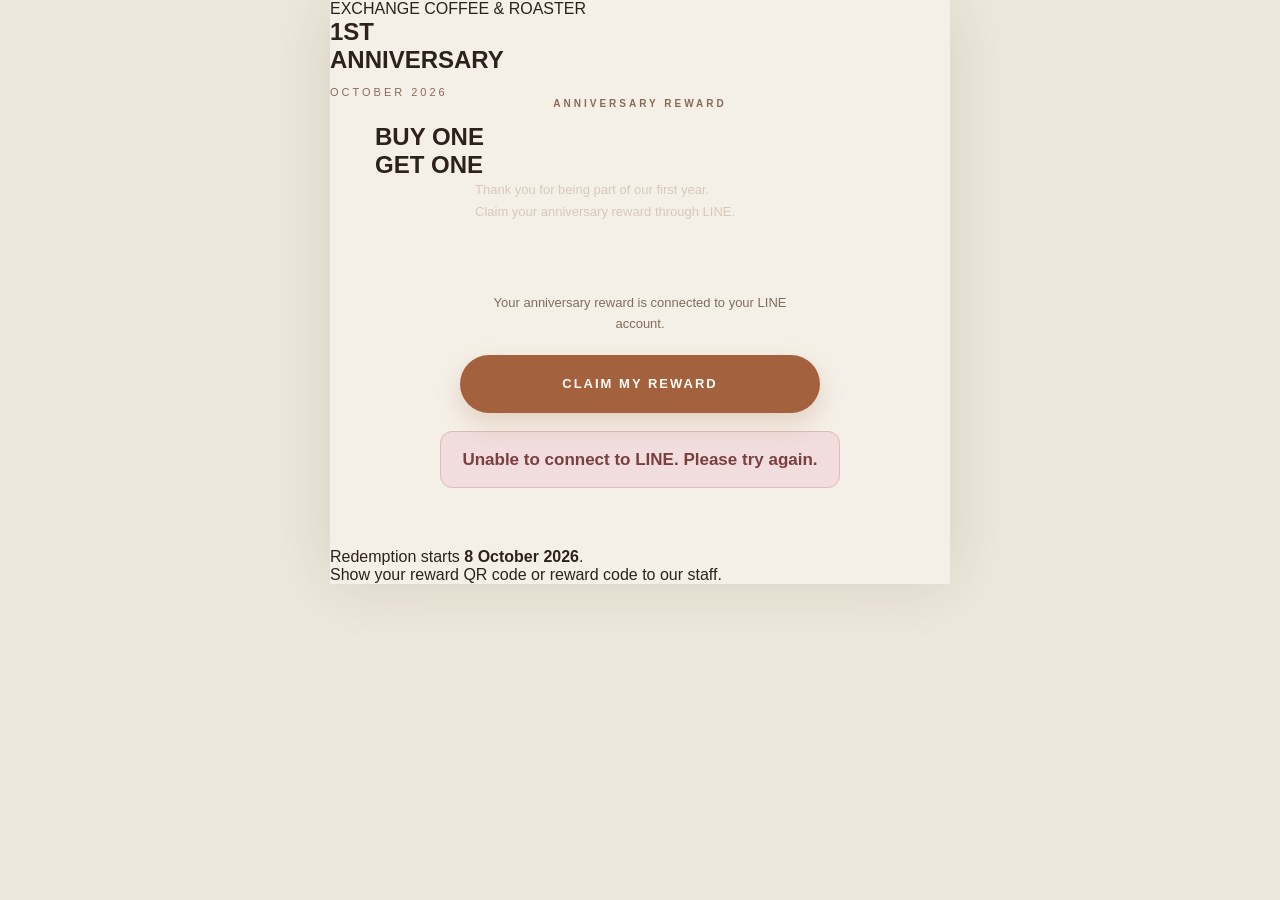
==== anniversary/index.html @ e66b037e "Refactor anniversary page HTML structure" ====
<!DOCTYPE html>
<html lang="en">
<head>
    <meta charset="UTF-8">
    <meta name="viewport" content="width=device-width, initial-scale=1.0">
<title>Exchange Coffee — 1st Anniversary</title>
<link rel="stylesheet" href="anniversary.css">
<script src="https://static.line-scdn.net/liff/edge/2/sdk.js"></script>
</head>
<body>
<main class="anniversary-page">
<section class="hero-section">
    <div class="hero-content">
        <p class="anniversary-label">
            EXCHANGE COFFEE &amp; ROASTER
        </p>
        <h1>
            1ST<br>
            ANNIVERSARY
        </h1>
        <p class="anniversary-date">
            OCTOBER 2026
        </p>
    </div>
</section>
<section class="reward-section">
    <p class="section-label">
        ANNIVERSARY REWARD
    </p>
    <h2>
        BUY ONE<br>
        GET ONE
    </h2>
    <p class="reward-description">
        Thank you for being part of our first year.
    </p>
    <p class="reward-description">
        Claim your anniversary reward through LINE.
    </p>
</section>
<section class="claim-section">
    <p class="claim-note">
        Your anniversary reward is connected to your LINE account.
    </p>
    <button
        id="loginButton"
        class="claim-button"
        type="button"
    >
        CLAIM MY REWARD
    </button>
    <div
        id="statusMessage"
        class="status"
    >
        Loading...
    </div>
</section>
<section
    id="alreadyClaimed"
    class="claimed-card hidden"
>
    <div class="claimed-card-label">
        ANNIVERSARY REWARD
    </div>
    <h3>
        YOU HAVE ALREADY CLAIMED YOUR REWARD.
    </h3>
    <p>
        Your reward is connected to your LINE account.
    </p>
    <p>
        Please use your reward code when redeeming.
    </p>
</section>
<section class="info-section">
    <p>
        Redemption starts <strong>8 October 2026</strong>.
    </p>
    <p>
        Show your reward QR code or reward code to our staff.
    </p>
</section>
</main>
<script>
const LIFF_ID =
    "2011803432-8wUZVBDB";
const CLAIM_FUNCTION_URL =
    "https://wbjwcavloaqlsuzyskug.supabase.co/functions/v1/claim-reward";
async function initializeLIFF() {
    const status =
        document.getElementById("statusMessage");
    const loginButton =
        document.getElementById("loginButton");
    try {
        status.textContent =
            "Connecting to LINE...";
        status.className =
            "status checking";
        await liff.init({
            liffId: LIFF_ID
        });
        if (!liff.isLoggedIn()) {
            status.textContent =
                "Please log in with LINE to claim your reward.";
            status.className =
                "status info";
            loginButton.textContent =
                "CLAIM WITH LINE";
            loginButton.onclick =
                loginWithLINE;
            return;
        }
        status.textContent =
            "You're connected with LINE.";
        status.className =
            "status connected";
        loginButton.textContent =
            "CHECK MY REWARD";
        loginButton.onclick =
            checkReward;
    }
    catch (error) {
        console.error(
            "LIFF initialization error:",
            error
        );
        status.textContent =
            "Unable to connect to LINE. Please try again.";
        status.className =
            "status error";
    }
}
function loginWithLINE() {
    if (!liff.isLoggedIn()) {
        liff.login({
            redirectUri:
                window.location.href
        });
    }
}
async function checkReward() {
    const status =
        document.getElementById("statusMessage");
    const loginButton =
        document.getElementById("loginButton");
    try {
        status.textContent =
            "Checking your LINE account...";
        status.className =
            "status checking";
        loginButton.disabled =
            true;
        const idToken =
            liff.getIDToken();
        console.log(
            "LINE ID token exists:",
            Boolean(idToken)
        );
        if (!idToken) {
            status.textContent =
                "Unable to get your LINE account information.";
            status.className =
                "status error";
            loginButton.disabled =
                false;
            return;
        }
        const response =
            await fetch(
                CLAIM_FUNCTION_URL,
                {
                    method: "POST",
                    headers: {
                        "Content-Type":
                            "application/json"
                    },
                    body: JSON.stringify({
                        id_token:
                            idToken
                    })
                }
            );
        const result =
            await response.json();
        console.log(
            "Claim response:",
            response.status,
            result
        );
        if (result.success) {
            status.textContent =
                "Your anniversary reward has been claimed!";
            status.className =
                "status success";
            loginButton.textContent =
                "REWARD CLAIMED";
            loginButton.classList.add(
                "claimed-button"
            );
            loginButton.disabled =
                true;
            showReward(
                result.reward
            );
            return;
        }
        if (
            response.status === 409 &&
            result.error === "Already claimed"
        ) {
            status.textContent =
                "You have already claimed your anniversary reward.";
            status.className =
                "status success";
            loginButton.textContent =
                "ALREADY CLAIMED";
            loginButton.classList.add(
                "claimed-button"
            );
            loginButton.disabled =
                true;
            document
                .getElementById("alreadyClaimed")
                .classList
                .remove("hidden");
            return;
        }
        status.textContent =
            result.error ||
            "Unable to claim your reward.";
        status.className =
            "status error";
        loginButton.disabled =
            false;
    }
    catch (error) {
        console.error(
            "Reward claim error:",
            error
        );
        status.textContent =
            "Something went wrong. Please try again.";
        status.className =
            "status error";
        loginButton.disabled =
            false;
    }
}
function showReward(reward) {
    const existingReward =
        document.getElementById(
            "rewardResult"
        );
    if (existingReward) {
        existingReward.remove();
    }
    const rewardResult =
        document.createElement("div");
    rewardResult.id =
        "rewardResult";
    rewardResult.className =
        "reward-result";
    rewardResult.innerHTML = `
        <div class="reward-result-label">
            ANNIVERSARY REWARD
        </div>
        <div class="reward-result-title">
            YOUR REWARD IS READY.
        </div>
        <div class="reward-result-type">
            BUY ONE GET ONE
        </div>
        <div class="reward-result-date">
            Redeem from 8 October 2026
        </div>
        <div class="reward-qr">
            <img
                id="rewardQR"
                alt="Reward QR Code"
            >
        </div>
        <div class="reward-code-label">
            REWARD CODE
        </div>
        <div class="reward-code">
            ${reward.reward_token}
        </div>
        <div class="reward-instruction">
            Show this QR code or reward code
            to our staff when you redeem
            your reward.
        </div>
    `;
    document
        .querySelector(".claim-section")
        .appendChild(rewardResult);
    const qrImage =
        document.getElementById(
            "rewardQR"
        );
    qrImage.src =
        "https://api.qrserver.com/v1/create-qr-code/?size=240x240&data=" +
        encodeURIComponent(
            reward.reward_token
        );
}
initializeLIFF();
</script>
</body>
</html>
---- anniversary/anniversary.css ----
/* =========================================
   RESET
========================================= */

* {
    box-sizing: border-box;
    margin: 0;
    padding: 0;
}


body {
    background: #eee8dc;
    color: #2d211b;
    font-family:
        -apple-system,
        BlinkMacSystemFont,
        "Helvetica Neue",
        Arial,
        sans-serif;
}


/* =========================================
   PAGE
========================================= */

.anniversary-page {
    width: 100%;
    max-width: 620px;
    margin: 0 auto;
    overflow: hidden;
    background: #f5f0e7;
}


/* =========================================
   HERO
========================================= */

.hero {
    min-height: 680px;
    padding: 34px 28px 70px;
    text-align: center;
    position: relative;

    background:
        radial-gradient(
            circle at 50% 35%,
            rgba(177, 117, 72, 0.13),
            transparent 32%
        ),
        #f5f0e7;
}


.brand {
    font-size: 11px;
    letter-spacing: 3px;
    font-weight: 700;
}


.anniversary-date {
    margin-top: 12px;

    font-size: 11px;
    letter-spacing: 3px;
    color: #8b6a56;
}


.year-display {
    margin-top: 70px;

    display: flex;
    flex-direction: column;
    align-items: center;
}


.year-number {
    font-family: Georgia, serif;

    font-size: clamp(100px, 27vw, 160px);
    line-height: 0.75;

    letter-spacing: -8px;

    color: #432c20;
}


.year-word {
    margin-top: 18px;

    font-size: 13px;
    font-weight: 700;
    letter-spacing: 9px;

    padding-left: 9px;

    color: #a4613e;
}


.hero h1 {
    margin-top: 24px;

    font-family: Georgia, serif;

    font-size: clamp(50px, 14vw, 82px);
    line-height: 0.86;

    letter-spacing: -3px;
}


.small-divider {
    margin: 34px auto 24px;

    display: flex;
    align-items: center;
    justify-content: center;
    gap: 12px;

    color: #a4613e;
}


.small-divider span {
    width: 45px;
    height: 1px;
    background: #c9ad98;
}


.hero-text {
    font-family: Georgia, serif;

    font-size: 18px;
    line-height: 1.55;

    color: #49372d;
}


.thank-you {
    margin-top: 12px;

    font-size: 12px;
    letter-spacing: 1.5px;

    color: #8b6a56;
}


/* =========================================
   REWARD SECTION
========================================= */

.reward-section {
    padding: 0 22px 50px;
}


.section-label {
    margin-bottom: 14px;

    font-size: 10px;
    font-weight: 700;

    letter-spacing: 3px;
    text-align: center;

    color: #8b6a56;
}


.reward-card {
    overflow: hidden;

    background: #39271e;
    color: #f8f1e6;

    border-radius: 4px;

    box-shadow:
        0 18px 40px rgba(56, 39, 30, 0.18);
}


.reward-top {
    display: flex;
    justify-content: space-between;

    padding: 16px 18px;

    border-bottom: 1px solid rgba(255,255,255,0.15);

    font-size: 9px;
    letter-spacing: 2px;
}


.reward-content {
    padding: 44px 24px 48px;

    text-align: center;
}


.reward-intro {
    font-size: 10px;
    letter-spacing: 4px;

    color: #d8b99e;
}


.reward-card h2 {
    margin-top: 16px;

    font-family: Georgia, serif;

    font-size: clamp(46px, 12vw, 70px);
    line-height: 0.9;

    letter-spacing: -3px;
}


.reward-card h2 span {
    display: block;

    color: #d99a70;
}


.coffee-line {
    margin: 26px auto 18px;

    font-size: 25px;
}


.reward-description {
    max-width: 330px;
    margin: 0 auto;

    font-size: 13px;
    line-height: 1.7;

    color: #d8c8bb;
}


.reward-footer {
    display: grid;
    grid-template-columns: 1fr 1fr;

    border-top: 1px solid rgba(255,255,255,0.15);
}


.reward-footer > div {
    padding: 18px;

    text-align: center;
}


.reward-footer > div + div {
    border-left: 1px solid rgba(255,255,255,0.15);
}


.footer-label {
    display: block;

    margin-bottom: 6px;

    font-size: 8px;
    letter-spacing: 2px;

    color: #b99b87;
}


.reward-footer strong {
    font-size: 11px;
    letter-spacing: 1px;
}


/* =========================================
   CLAIM SECTION
========================================= */

.claim-section {
    padding: 20px 28px 60px;

    text-align: center;
}


.claim-note {
    max-width: 310px;
    margin: 0 auto 20px;

    font-size: 13px;
    line-height: 1.6;

    color: #806c5f;
}


.claim-button {
    width: 100%;
    max-width: 360px;

    min-height: 58px;

    border: none;
    border-radius: 100px;

    background: #a4613e;
    color: #fffaf4;

    font-size: 13px;
    font-weight: 700;

    letter-spacing: 2px;

    cursor: pointer;

    box-shadow:
        0 10px 25px rgba(164, 97, 62, 0.22);

    transition:
        transform 0.2s ease,
        opacity 0.2s ease;
}


.claim-button:hover {
    transform: translateY(-2px);
}


.claim-button:disabled {
    cursor: default;
    opacity: 0.7;
    transform: none;
}


.claimed-button {
    background: #59483e;
}


/* =========================================
   STATUS MESSAGE
========================================= */

.status {
    max-width: 400px;

    margin: 18px auto 0;
    padding: 15px 18px;

    border-radius: 12px;

    font-size: 17px;
    line-height: 1.5;

    font-weight: 600;

    text-align: center;
}


.status.info,
.status.connected,
.status.checking {
    background: #e7ded3;
    color: #5b473b;
}


.status.success {
    background: #e2eadc;
    color: #3e5b38;

    border: 1px solid #b9cdb0;
}


.status.error {
    background: #f1dddd;
    color: #7a3f3f;

    border: 1px solid #dfbaba;
}


/* =========================================
   ALREADY CLAIMED
========================================= */

.claimed-card,
.reward-result {
    margin: 0 22px 55px;
    padding: 38px 24px;

    text-align: center;

    background: #fffaf3;

    border: 1px solid #ded1c4;

    border-radius: 4px;
}


.hidden {
    display: none;
}


.claimed-icon,
.reward-result-icon {
    width: 54px;
    height: 54px;

    margin: 0 auto 20px;

    display: flex;
    align-items: center;
    justify-content: center;

    border-radius: 50%;

    background: #e2eadc;
    color: #496245;

    font-size: 25px;
    font-weight: 700;
}


.claimed-label,
.result-label {
    font-size: 9px;
    font-weight: 700;

    letter-spacing: 3px;

    color: #99735d;
}


.claimed-card h2,
.reward-result h2 {
    margin-top: 14px;

    font-family: Georgia, serif;

    font-size: 34px;
    line-height: 1;
}


.claimed-card > p:not(.claimed-label) {
    margin-top: 18px;

    font-size: 14px;
    line-height: 1.6;

    color: #776257;
}


.redeem-date {
    margin-top: 25px;
    padding-top: 20px;

    border-top: 1px solid #e1d6ca;

    font-size: 10px;
    letter-spacing: 2px;

    color: #96715d;
}


.redeem-date strong {
    display: block;

    margin-top: 7px;

    color: #3e3028;
}


/* =========================================
   NEW REWARD RESULT
========================================= */

.result-reward {
    margin: 28px auto 20px;

    font-family: Georgia, serif;

    font-size: 38px;
    line-height: 0.9;

    letter-spacing: -1px;

    color: #39271e;
}


.result-reward span {
    color: #a4613e;
}


.result-date {
    font-size: 13px;
    color: #776257;
}


.result-date strong {
    display: block;

    margin-top: 4px;

    color: #39271e;
}


.reward-token-box {
    margin-top: 25px;
    padding: 17px;

    background: #eee5d9;

    border-radius: 8px;
}


.reward-token-box span {
    display: block;

    margin-bottom: 8px;

    font-size: 9px;
    letter-spacing: 2px;

    color: #917463;
}


.reward-token-box strong {
    display: block;

    font-family: monospace;

    font-size: 18px;
    letter-spacing: 1px;

    word-break: break-all;

    color: #39271e;
}


.result-note {
    margin-top: 17px;

    font-size: 12px;
    line-height: 1.6;

    color: #887367;
}


/* =========================================
   FOOTER
========================================= */

footer {
    padding: 45px 20px 55px;

    text-align: center;

    background: #39271e;
    color: #f5eadc;
}


.footer-logo {
    font-family: Georgia, serif;

    font-size: 24px;
    letter-spacing: 5px;
}


footer p {
    margin-top: 7px;

    font-size: 8px;
    letter-spacing: 4px;

    color: #cdb7a7;
}


footer span {
    display: block;

    margin-top: 22px;

    font-size: 8px;
    letter-spacing: 2px;

    color: #9d8474;
}


/* =========================================
   DESKTOP
========================================= */

@media (min-width: 700px) {

    .anniversary-page {
        box-shadow:
            0 0 60px rgba(45, 33, 27, 0.12);
    }

    .hero {
        padding-left: 60px;
        padding-right: 60px;
    }

    .reward-section {
        padding-left: 45px;
        padding-right: 45px;
    }

}
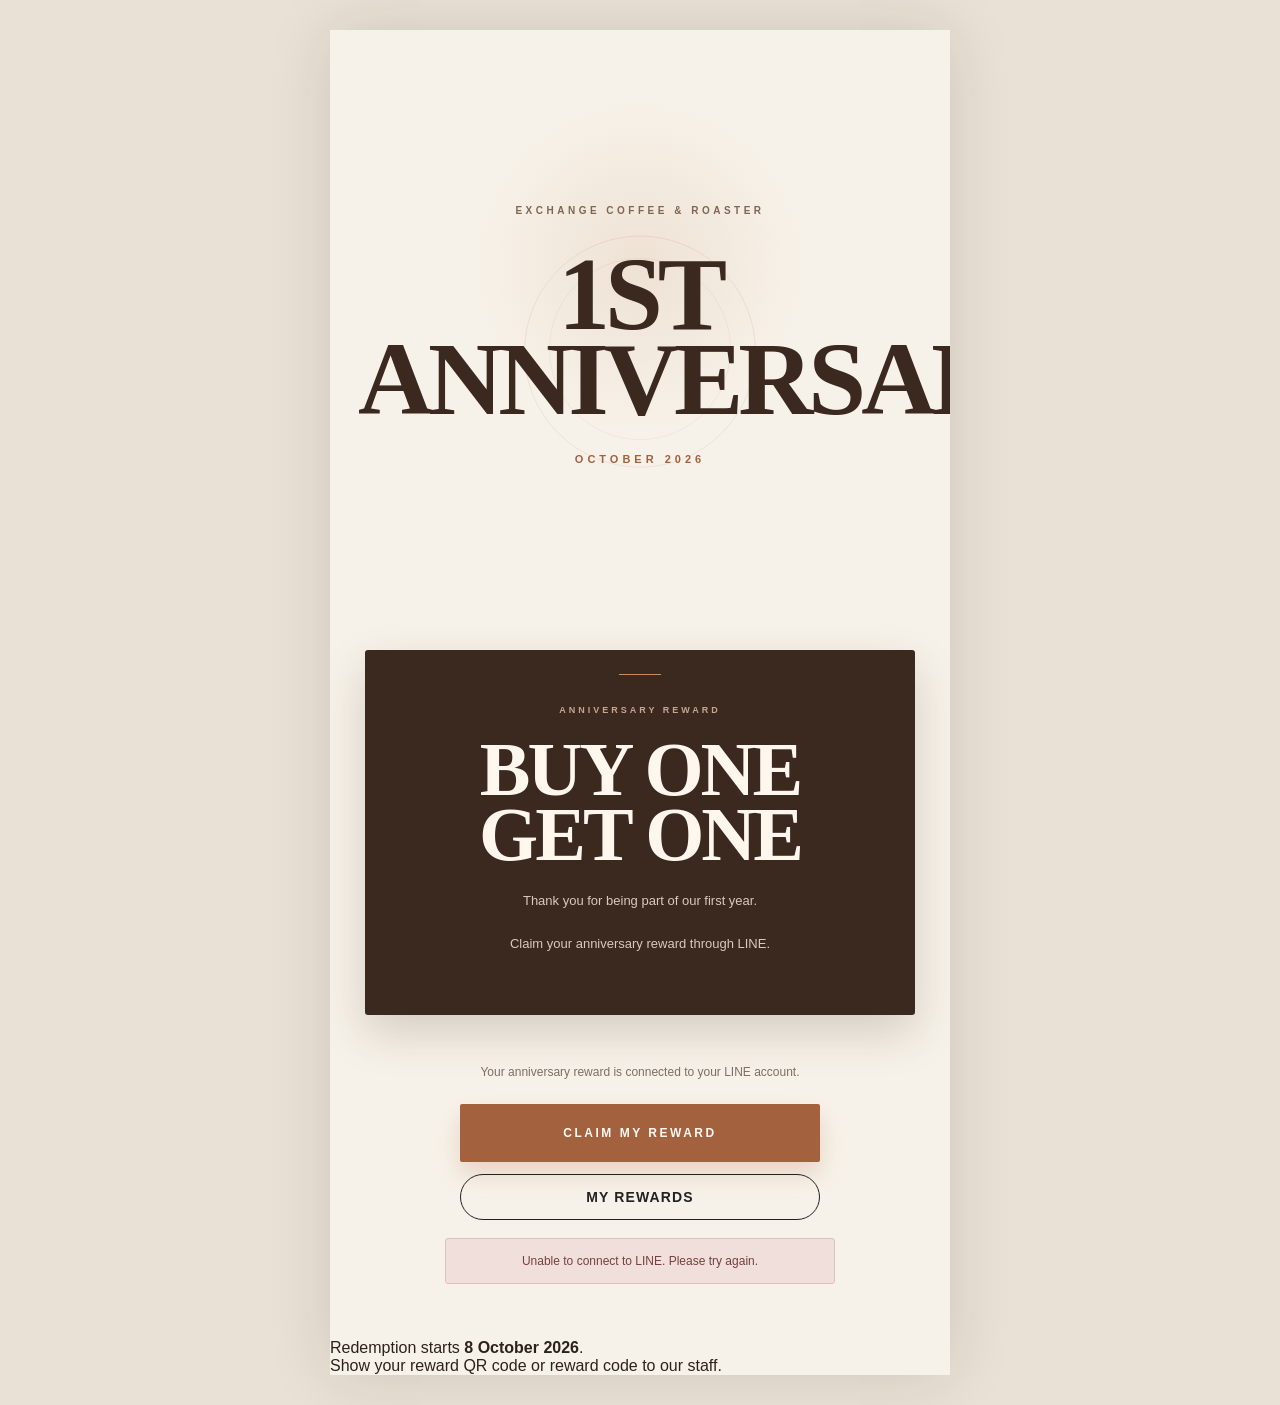
==== commit 16df94e5: "Add 'My Rewards' button and load reward history Added a button to view reward history and implemente" ====
--- a/anniversary/index.html
+++ b/anniversary/index.html
@@ -2,10 +2,18 @@
 <html lang="en">
 <head>
     <meta charset="UTF-8">
-    <meta name="viewport" content="width=device-width, initial-scale=1.0">
+    <meta
+        name="viewport"
+        content="width=device-width, initial-scale=1.0"
+    >
 <title>Exchange Coffee — 1st Anniversary</title>
-<link rel="stylesheet" href="anniversary.css">
-<script src="https://static.line-scdn.net/liff/edge/2/sdk.js"></script>
+<link
+    rel="stylesheet"
+    href="anniversary.css"
+>
+<script
+    src="https://static.line-scdn.net/liff/edge/2/sdk.js"
+></script>
 </head>
 <body>
 <main class="anniversary-page">
@@ -49,6 +57,15 @@
     >
         CLAIM MY REWARD
     </button>
+
+    <button
+    id="historyButton"
+    class="history-button"
+    type="button"
+    >
+    MY REWARDS
+    </button>
+
     <div
         id="statusMessage"
         class="status"
@@ -75,237 +92,527 @@
 </section>
 <section class="info-section">
     <p>
-        Redemption starts <strong>8 October 2026</strong>.
+        Redemption starts
+        <strong>8 October 2026</strong>.
     </p>
     <p>
-        Show your reward QR code or reward code to our staff.
+        Show your reward QR code or reward code
+        to our staff.
     </p>
 </section>
 </main>
 <script>
 const LIFF_ID =
     "2011803432-8wUZVBDB";
+
 const CLAIM_FUNCTION_URL =
     "https://wbjwcavloaqlsuzyskug.supabase.co/functions/v1/claim-reward";
+
+/* =========================================
+   INITIALIZE LIFF
+========================================= */
 async function initializeLIFF() {
+
     const status =
         document.getElementById("statusMessage");
+
     const loginButton =
         document.getElementById("loginButton");
+    
+    const historyButton =
+    document.getElementById("historyButton");    
+
     try {
+
         status.textContent =
             "Connecting to LINE...";
+
         status.className =
             "status checking";
+
         await liff.init({
             liffId: LIFF_ID
         });
+
+        console.log("LIFF initialized");
+
+        /*
+         * If the user is not logged in,
+         * ask LINE to log them in.
+         */
         if (!liff.isLoggedIn()) {
+
             status.textContent =
                 "Please log in with LINE to claim your reward.";
+
             status.className =
                 "status info";
+
             loginButton.textContent =
                 "CLAIM WITH LINE";
+
             loginButton.onclick =
                 loginWithLINE;
-            return;
-        }
+
+            return;
+        }
+
+        /*
+         * User is already logged in.
+         */
         status.textContent =
             "You're connected with LINE.";
+
         status.className =
             "status connected";
+
         loginButton.textContent =
-            "CHECK MY REWARD";
+            "CLAIM MY REWARD";
+
         loginButton.onclick =
             checkReward;
-    }
-    catch (error) {
+        
+        historyButton.onclick =
+            loadRewardHistory;
+
+    } catch (error) {
+
         console.error(
             "LIFF initialization error:",
             error
         );
+
         status.textContent =
             "Unable to connect to LINE. Please try again.";
+
         status.className =
             "status error";
     }
 }
+
+
+/* =========================================
+   LINE LOGIN
+========================================= */
 function loginWithLINE() {
-    if (!liff.isLoggedIn()) {
-        liff.login({
-            redirectUri:
-                window.location.href
-        });
-    }
+
+    console.log("Starting LINE login...");
+
+    liff.login({
+        redirectUri: window.location.href
+    });
 }
+
+
+/* =========================================
+   CLAIM REWARD
+========================================= */
 async function checkReward() {
+
     const status =
         document.getElementById("statusMessage");
+
     const loginButton =
         document.getElementById("loginButton");
+
     try {
-        status.textContent =
-            "Checking your LINE account...";
+
+        loginButton.disabled = true;
+
+        status.textContent =
+            "Getting your LINE account information...";
+
         status.className =
             "status checking";
-        loginButton.disabled =
-            true;
+
+
+        /* =================================
+           MAKE SURE LIFF SESSION IS ACTIVE
+        ================================= */
+
+        if (!liff.isLoggedIn()) {
+
+            status.textContent =
+                "Please log in with LINE first.";
+
+            status.className =
+                "status error";
+
+            loginButton.disabled = false;
+
+            loginWithLINE();
+
+            return;
+        }
+
+
+        /* =================================
+           GET LINE ID TOKEN
+        ================================= */
+
         const idToken =
             liff.getIDToken();
+
         console.log(
-            "LINE ID token exists:",
+            "ID token exists:",
             Boolean(idToken)
         );
+
         if (!idToken) {
-            status.textContent =
-                "Unable to get your LINE account information.";
+
+            status.textContent =
+                "Your LINE session has expired. Please log in again.";
+
             status.className =
                 "status error";
-            loginButton.disabled =
-                false;
-            return;
-        }
+
+            loginButton.disabled = false;
+
+            return;
+        }
+
+
+        /* =================================
+           SEND TOKEN TO SUPABASE
+        ================================= */
+
+        status.textContent =
+            "Checking your reward...";
+
         const response =
             await fetch(
                 CLAIM_FUNCTION_URL,
                 {
                     method: "POST",
+
                     headers: {
                         "Content-Type":
                             "application/json"
                     },
+
                     body: JSON.stringify({
-                        id_token:
-                            idToken
+                        id_token: idToken
                     })
                 }
             );
+
+
         const result =
             await response.json();
+
         console.log(
             "Claim response:",
             response.status,
             result
         );
+
+
+        /* =================================
+           SUCCESS
+        ================================= */
+
         if (result.success) {
+
             status.textContent =
                 "Your anniversary reward has been claimed!";
+
             status.className =
                 "status success";
+
             loginButton.textContent =
                 "REWARD CLAIMED";
+
             loginButton.classList.add(
                 "claimed-button"
             );
-            loginButton.disabled =
-                true;
-            showReward(
-                result.reward
-            );
-            return;
-        }
+
+            loginButton.disabled = true;
+
+            showReward(result.reward);
+
+            return;
+        }
+
+
+        /* =================================
+           ALREADY CLAIMED
+        ================================= */
+
         if (
             response.status === 409 &&
             result.error === "Already claimed"
         ) {
+
             status.textContent =
                 "You have already claimed your anniversary reward.";
+
             status.className =
                 "status success";
+
             loginButton.textContent =
                 "ALREADY CLAIMED";
+
             loginButton.classList.add(
                 "claimed-button"
             );
-            loginButton.disabled =
-                true;
+
+            loginButton.disabled = true;
+
             document
                 .getElementById("alreadyClaimed")
                 .classList
                 .remove("hidden");
-            return;
-        }
-        status.textContent =
-            result.error ||
-            "Unable to claim your reward.";
+
+            return;
+        }
+
+
+        /* =================================
+           TOKEN ERROR
+        ================================= */
+
+        if (
+            result.line_error &&
+            result.line_error.error_description
+        ) {
+
+            status.textContent =
+                result.line_error.error_description;
+
+        } else {
+
+            status.textContent =
+                result.error ||
+                "Unable to claim your reward.";
+        }
+
         status.className =
             "status error";
-        loginButton.disabled =
-            false;
-    }
-    catch (error) {
+
+        loginButton.disabled = false;
+
+
+    } catch (error) {
+
         console.error(
             "Reward claim error:",
             error
         );
+
         status.textContent =
             "Something went wrong. Please try again.";
+
         status.className =
             "status error";
-        loginButton.disabled =
-            false;
+
+        loginButton.disabled = false;
     }
 }
+async function loadRewardHistory() {
+    const status =
+        document.getElementById("statusMessage");
+
+    const historyButton =
+        document.getElementById("historyButton");
+
+    try {
+        historyButton.disabled = true;
+
+        status.textContent =
+            "Loading your rewards...";
+
+        status.className =
+            "status checking";
+
+        if (!liff.isLoggedIn()) {
+            status.textContent =
+                "Please log in with LINE first.";
+
+            status.className =
+                "status error";
+
+            historyButton.disabled = false;
+
+            loginWithLINE();
+
+            return;
+        }
+
+        const idToken =
+            liff.getIDToken();
+
+        if (!idToken) {
+            status.textContent =
+                "Your LINE session has expired. Please log in again.";
+
+            status.className =
+                "status error";
+
+            historyButton.disabled = false;
+
+            return;
+        }
+
+        const response =
+            await fetch(
+                CLAIM_FUNCTION_URL,
+                {
+                    method: "POST",
+
+                    headers: {
+                        "Content-Type":
+                            "application/json"
+                    },
+
+                    body: JSON.stringify({
+                        id_token: idToken
+                    })
+                }
+            );
+
+        const result =
+            await response.json();
+
+        console.log(
+            "Reward history response:",
+            response.status,
+            result
+        );
+
+        if (
+            result.success &&
+            result.reward
+        ) {
+            status.textContent =
+                "Your reward is ready.";
+
+            status.className =
+                "status success";
+
+            showReward(result.reward);
+
+            return;
+        }
+
+        status.textContent =
+            result.error ||
+            "No reward found.";
+
+        status.className =
+            "status error";
+
+    } catch (error) {
+        console.error(
+            "Reward history error:",
+            error
+        );
+
+        status.textContent =
+            "Unable to load your reward.";
+
+        status.className =
+            "status error";
+    } finally {
+        historyButton.disabled = false;
+    }
+}
+
+
+/* =========================================
+   SHOW REWARD
+========================================= */
 function showReward(reward) {
+
     const existingReward =
         document.getElementById(
             "rewardResult"
         );
+
     if (existingReward) {
         existingReward.remove();
     }
+
+
     const rewardResult =
         document.createElement("div");
+
     rewardResult.id =
         "rewardResult";
+
     rewardResult.className =
         "reward-result";
+
+
     rewardResult.innerHTML = `
         <div class="reward-result-label">
             ANNIVERSARY REWARD
         </div>
+
         <div class="reward-result-title">
             YOUR REWARD IS READY.
         </div>
+
         <div class="reward-result-type">
             BUY ONE GET ONE
         </div>
+
         <div class="reward-result-date">
             Redeem from 8 October 2026
         </div>
+
         <div class="reward-qr">
             <img
                 id="rewardQR"
                 alt="Reward QR Code"
             >
         </div>
+
         <div class="reward-code-label">
             REWARD CODE
         </div>
+
         <div class="reward-code">
             ${reward.reward_token}
         </div>
+
         <div class="reward-instruction">
             Show this QR code or reward code
             to our staff when you redeem
             your reward.
         </div>
     `;
+
+
     document
         .querySelector(".claim-section")
-        .appendChild(rewardResult);
+        .appendChild(
+            rewardResult
+        );
+
+
+    /* =================================
+       CREATE QR CODE
+    ================================= */
+
     const qrImage =
         document.getElementById(
             "rewardQR"
         );
+
     qrImage.src =
         "https://api.qrserver.com/v1/create-qr-code/?size=240x240&data=" +
         encodeURIComponent(
             reward.reward_token
         );
 }
+
+
+/* =========================================
+   START LIFF
+========================================= */
+
 initializeLIFF();
 </script>
+
 </body>
 </html>
--- a/anniversary/anniversary.css
+++ b/anniversary/anniversary.css
@@ -8,9 +8,12 @@
     padding: 0;
 }
 
+html {
+    background: #e9e1d5;
+}
 
 body {
-    background: #eee8dc;
+    background: #e9e1d5;
     color: #2d211b;
     font-family:
         -apple-system,
@@ -20,6 +23,10 @@
         sans-serif;
 }
 
+button {
+    font-family: inherit;
+}
+
 
 /* =========================================
    PAGE
@@ -28,9 +35,10 @@
 .anniversary-page {
     width: 100%;
     max-width: 620px;
+    min-height: 100vh;
     margin: 0 auto;
     overflow: hidden;
-    background: #f5f0e7;
+    background: #f7f2e9;
 }
 
 
@@ -38,282 +46,229 @@
    HERO
 ========================================= */
 
-.hero {
-    min-height: 680px;
-    padding: 34px 28px 70px;
-    text-align: center;
+.hero-section {
     position: relative;
 
-    background:
-        radial-gradient(
-            circle at 50% 35%,
-            rgba(177, 117, 72, 0.13),
-            transparent 32%
-        ),
-        #f5f0e7;
-}
-
-
-.brand {
-    font-size: 11px;
-    letter-spacing: 3px;
-    font-weight: 700;
-}
-
-
-.anniversary-date {
-    margin-top: 12px;
-
-    font-size: 11px;
-    letter-spacing: 3px;
-    color: #8b6a56;
-}
-
-
-.year-display {
-    margin-top: 70px;
-
-    display: flex;
-    flex-direction: column;
-    align-items: center;
-}
-
-
-.year-number {
-    font-family: Georgia, serif;
-
-    font-size: clamp(100px, 27vw, 160px);
-    line-height: 0.75;
-
-    letter-spacing: -8px;
-
-    color: #432c20;
-}
-
-
-.year-word {
-    margin-top: 18px;
-
-    font-size: 13px;
-    font-weight: 700;
-    letter-spacing: 9px;
-
-    padding-left: 9px;
-
-    color: #a4613e;
-}
-
-
-.hero h1 {
-    margin-top: 24px;
-
-    font-family: Georgia, serif;
-
-    font-size: clamp(50px, 14vw, 82px);
-    line-height: 0.86;
-
-    letter-spacing: -3px;
-}
-
-
-.small-divider {
-    margin: 34px auto 24px;
+    min-height: 560px;
+    padding: 55px 28px 65px;
 
     display: flex;
     align-items: center;
     justify-content: center;
-    gap: 12px;
-
-    color: #a4613e;
-}
-
-
-.small-divider span {
-    width: 45px;
-    height: 1px;
-    background: #c9ad98;
-}
-
-
-.hero-text {
-    font-family: Georgia, serif;
-
-    font-size: 18px;
-    line-height: 1.55;
-
-    color: #49372d;
-}
-
-
-.thank-you {
-    margin-top: 12px;
-
-    font-size: 12px;
-    letter-spacing: 1.5px;
-
-    color: #8b6a56;
-}
-
-
-/* =========================================
-   REWARD SECTION
-========================================= */
-
-.reward-section {
-    padding: 0 22px 50px;
-}
-
-
-.section-label {
-    margin-bottom: 14px;
-
+
+    text-align: center;
+
+    background:
+        radial-gradient(
+            circle at 50% 38%,
+            rgba(180, 115, 70, 0.13),
+            transparent 34%
+        ),
+        #f7f2e9;
+}
+
+
+/* subtle decorative circles */
+
+.hero-section::before {
+    content: "";
+    position: absolute;
+
+    width: 230px;
+    height: 230px;
+
+    top: 50%;
+    left: 50%;
+
+    transform: translate(-50%, -45%);
+
+    border: 1px solid rgba(164, 97, 62, 0.12);
+    border-radius: 50%;
+
+    pointer-events: none;
+}
+
+.hero-section::after {
+    content: "";
+    position: absolute;
+
+    width: 180px;
+    height: 180px;
+
+    top: 50%;
+    left: 50%;
+
+    transform: translate(-50%, -45%);
+
+    border: 1px solid rgba(164, 97, 62, 0.08);
+    border-radius: 50%;
+
+    pointer-events: none;
+}
+
+
+.hero-content {
+    position: relative;
+    z-index: 1;
+
+    width: 100%;
+}
+
+
+/* =========================================
+   BRAND
+========================================= */
+
+.anniversary-label {
     font-size: 10px;
     font-weight: 700;
 
+    letter-spacing: 3.5px;
+
+    color: #806554;
+}
+
+
+/* =========================================
+   MAIN TITLE
+========================================= */
+
+.hero-content h1 {
+    margin-top: 35px;
+
+    font-family: Georgia, "Times New Roman", serif;
+
+    font-size: clamp(64px, 17vw, 104px);
+    line-height: 0.82;
+
+    letter-spacing: -5px;
+
+    color: #3b281e;
+}
+
+
+.anniversary-date {
+    margin-top: 32px;
+
+    font-size: 11px;
+    font-weight: 600;
+
+    letter-spacing: 4px;
+
+    color: #a4613e;
+}
+
+
+/* =========================================
+   REWARD SECTION
+========================================= */
+
+.reward-section {
+    position: relative;
+
+    margin: 0 18px 0;
+    padding: 55px 25px 60px;
+
+    text-align: center;
+
+    background: #3b2920;
+    color: #f8f1e7;
+
+    border-radius: 3px;
+
+    box-shadow:
+        0 18px 45px rgba(55, 38, 28, 0.18);
+}
+
+
+/* small top line */
+
+.reward-section::before {
+    content: "";
+
+    position: absolute;
+
+    top: 24px;
+    left: 50%;
+
+    width: 42px;
+    height: 1px;
+
+    transform: translateX(-50%);
+
+    background: #c48b68;
+}
+
+
+.section-label {
+    font-size: 9px;
+    font-weight: 700;
+
     letter-spacing: 3px;
-    text-align: center;
-
-    color: #8b6a56;
-}
-
-
-.reward-card {
-    overflow: hidden;
-
-    background: #39271e;
-    color: #f8f1e6;
-
-    border-radius: 4px;
-
-    box-shadow:
-        0 18px 40px rgba(56, 39, 30, 0.18);
-}
-
-
-.reward-top {
-    display: flex;
-    justify-content: space-between;
-
-    padding: 16px 18px;
-
-    border-bottom: 1px solid rgba(255,255,255,0.15);
-
-    font-size: 9px;
-    letter-spacing: 2px;
-}
-
-
-.reward-content {
-    padding: 44px 24px 48px;
-
-    text-align: center;
-}
-
-
-.reward-intro {
-    font-size: 10px;
-    letter-spacing: 4px;
-
-    color: #d8b99e;
-}
-
-
-.reward-card h2 {
-    margin-top: 16px;
-
-    font-family: Georgia, serif;
-
-    font-size: clamp(46px, 12vw, 70px);
-    line-height: 0.9;
+
+    color: #c9a58f;
+}
+
+
+.reward-section h2 {
+    margin-top: 22px;
+
+    font-family: Georgia, "Times New Roman", serif;
+
+    font-size: clamp(48px, 13vw, 76px);
+    line-height: 0.86;
 
     letter-spacing: -3px;
-}
-
-
-.reward-card h2 span {
-    display: block;
-
-    color: #d99a70;
-}
-
-
-.coffee-line {
-    margin: 26px auto 18px;
-
-    font-size: 25px;
+
+    color: #fff7ed;
+}
+
+
+.reward-section h2::first-line {
+    color: #fff7ed;
 }
 
 
 .reward-description {
     max-width: 330px;
-    margin: 0 auto;
+
+    margin: 22px auto 0;
 
     font-size: 13px;
-    line-height: 1.7;
-
-    color: #d8c8bb;
-}
-
-
-.reward-footer {
-    display: grid;
-    grid-template-columns: 1fr 1fr;
-
-    border-top: 1px solid rgba(255,255,255,0.15);
-}
-
-
-.reward-footer > div {
-    padding: 18px;
+    line-height: 1.65;
+
+    color: #d9c9bc;
+}
+
+
+/* =========================================
+   CLAIM SECTION
+========================================= */
+
+.claim-section {
+    padding: 48px 25px 55px;
 
     text-align: center;
-}
-
-
-.reward-footer > div + div {
-    border-left: 1px solid rgba(255,255,255,0.15);
-}
-
-
-.footer-label {
-    display: block;
-
-    margin-bottom: 6px;
-
-    font-size: 8px;
-    letter-spacing: 2px;
-
-    color: #b99b87;
-}
-
-
-.reward-footer strong {
-    font-size: 11px;
-    letter-spacing: 1px;
-}
-
-
-/* =========================================
-   CLAIM SECTION
-========================================= */
-
-.claim-section {
-    padding: 20px 28px 60px;
-
-    text-align: center;
+
+    background: #f7f2e9;
 }
 
 
 .claim-note {
-    max-width: 310px;
-    margin: 0 auto 20px;
-
-    font-size: 13px;
-    line-height: 1.6;
-
-    color: #806c5f;
-}
-
+    max-width: 320px;
+
+    margin: 0 auto 22px;
+
+    font-size: 12px;
+    line-height: 1.65;
+
+    color: #806e62;
+}
+
+
+/* =========================================
+   CLAIM BUTTON
+========================================= */
 
 .claim-button {
     width: 100%;
@@ -321,61 +276,69 @@
 
     min-height: 58px;
 
+    padding: 0 24px;
+
     border: none;
-    border-radius: 100px;
+    border-radius: 2px;
 
     background: #a4613e;
     color: #fffaf4;
 
-    font-size: 13px;
+    font-size: 12px;
     font-weight: 700;
 
-    letter-spacing: 2px;
+    letter-spacing: 2.5px;
 
     cursor: pointer;
 
     box-shadow:
-        0 10px 25px rgba(164, 97, 62, 0.22);
+        0 12px 25px rgba(164, 97, 62, 0.20);
 
     transition:
         transform 0.2s ease,
+        background 0.2s ease,
         opacity 0.2s ease;
 }
 
 
 .claim-button:hover {
     transform: translateY(-2px);
+
+    background: #8f5334;
+}
+
+
+.claim-button:active {
+    transform: translateY(0);
 }
 
 
 .claim-button:disabled {
     cursor: default;
-    opacity: 0.7;
+    opacity: 0.65;
     transform: none;
 }
 
 
 .claimed-button {
-    background: #59483e;
-}
-
-
-/* =========================================
-   STATUS MESSAGE
+    background: #655249;
+}
+
+
+/* =========================================
+   STATUS
 ========================================= */
 
 .status {
-    max-width: 400px;
+    max-width: 390px;
 
     margin: 18px auto 0;
-    padding: 15px 18px;
-
-    border-radius: 12px;
-
-    font-size: 17px;
+    padding: 13px 16px;
+
+    border-radius: 3px;
+
+    font-size: 12px;
     line-height: 1.5;
-
-    font-weight: 600;
 
     text-align: center;
 }
@@ -384,24 +347,24 @@
 .status.info,
 .status.connected,
 .status.checking {
-    background: #e7ded3;
-    color: #5b473b;
+    background: #ebe3d8;
+    color: #604d40;
 }
 
 
 .status.success {
-    background: #e2eadc;
-    color: #3e5b38;
-
-    border: 1px solid #b9cdb0;
+    background: #e3eadf;
+    color: #40583b;
+
+    border: 1px solid #c4d2bc;
 }
 
 
 .status.error {
-    background: #f1dddd;
-    color: #7a3f3f;
-
-    border: 1px solid #dfbaba;
+    background: #f1dfdc;
+    color: #75413d;
+
+    border: 1px solid #dfc0bb;
 }
 
 
@@ -409,18 +372,16 @@
    ALREADY CLAIMED
 ========================================= */
 
-.claimed-card,
-.reward-result {
-    margin: 0 22px 55px;
-    padding: 38px 24px;
+.claimed-card {
+    margin: 0 18px 50px;
+    padding: 42px 25px;
 
     text-align: center;
 
     background: #fffaf3;
 
-    border: 1px solid #ded1c4;
-
-    border-radius: 4px;
+    border: 1px solid #dfd3c6;
+    border-radius: 3px;
 }
 
 
@@ -429,29 +390,141 @@
 }
 
 
-.claimed-icon,
-.reward-result-icon {
-    width: 54px;
-    height: 54px;
-
-    margin: 0 auto 20px;
+.claimed-card-label {
+    font-size: 9px;
+    font-weight: 700;
+
+    letter-spacing: 3px;
+
+    color: #99735d;
+}
+
+
+.claimed-card h3 {
+    margin-top: 17px;
+
+    font-family: Georgia, "Times New Roman", serif;
+
+    font-size: 28px;
+    line-height: 1.05;
+
+    color: #39271e;
+}
+
+
+.claimed-card p {
+    margin-top: 15px;
+
+    font-size: 13px;
+    line-height: 1.65;
+
+    color: #776257;
+}
+
+
+/* =========================================
+   REWARD RESULT
+========================================= */
+
+.reward-result {
+    margin: 0 18px 55px;
+    padding: 42px 22px;
+
+    text-align: center;
+
+    background: #fffaf3;
+
+    border: 1px solid #dfd3c6;
+    border-radius: 3px;
+
+    box-shadow:
+        0 12px 30px rgba(55, 38, 28, 0.08);
+}
+
+
+.reward-result-label {
+    font-size: 9px;
+    font-weight: 700;
+
+    letter-spacing: 3px;
+
+    color: #99735d;
+}
+
+
+.reward-result-title {
+    margin-top: 15px;
+
+    font-family: Georgia, "Times New Roman", serif;
+
+    font-size: 31px;
+    line-height: 1;
+
+    color: #39271e;
+}
+
+
+.reward-result-type {
+    margin-top: 18px;
+
+    font-family: Georgia, "Times New Roman", serif;
+
+    font-size: 29px;
+    font-weight: 700;
+
+    color: #a4613e;
+}
+
+
+.reward-result-date {
+    margin-top: 10px;
+
+    font-size: 11px;
+    letter-spacing: 0.5px;
+
+    color: #776257;
+}
+
+
+/* =========================================
+   QR CODE
+========================================= */
+
+.reward-qr {
+    width: 250px;
+    height: 250px;
+
+    margin: 28px auto;
+
+    padding: 5px;
 
     display: flex;
     align-items: center;
     justify-content: center;
 
-    border-radius: 50%;
-
-    background: #e2eadc;
-    color: #496245;
-
-    font-size: 25px;
-    font-weight: 700;
-}
-
-
-.claimed-label,
-.result-label {
+    background: #ffffff;
+
+    border: 1px solid #ddd2c5;
+}
+
+
+.reward-qr img {
+    display: block;
+
+    width: 240px;
+    height: 240px;
+
+    max-width: 100%;
+}
+
+
+/* =========================================
+   REWARD CODE
+========================================= */
+
+.reward-code-label {
+    margin-top: 8px;
+
     font-size: 9px;
     font-weight: 700;
 
@@ -461,174 +534,90 @@
 }
 
 
-.claimed-card h2,
-.reward-result h2 {
-    margin-top: 14px;
-
-    font-family: Georgia, serif;
-
-    font-size: 34px;
-    line-height: 1;
-}
-
-
-.claimed-card > p:not(.claimed-label) {
-    margin-top: 18px;
+.reward-code {
+    margin: 10px auto 0;
+    padding: 14px 15px;
+
+    max-width: 300px;
+
+    background: #eee5d9;
+
+    border-radius: 3px;
+
+    font-family:
+        "SFMono-Regular",
+        Consolas,
+        "Liberation Mono",
+        monospace;
 
     font-size: 14px;
-    line-height: 1.6;
-
-    color: #776257;
-}
-
-
-.redeem-date {
-    margin-top: 25px;
-    padding-top: 20px;
-
-    border-top: 1px solid #e1d6ca;
-
-    font-size: 10px;
-    letter-spacing: 2px;
-
-    color: #96715d;
-}
-
-
-.redeem-date strong {
-    display: block;
-
-    margin-top: 7px;
-
-    color: #3e3028;
-}
-
-
-/* =========================================
-   NEW REWARD RESULT
-========================================= */
-
-.result-reward {
-    margin: 28px auto 20px;
-
-    font-family: Georgia, serif;
-
-    font-size: 38px;
-    line-height: 0.9;
-
-    letter-spacing: -1px;
+    font-weight: 600;
+
+    letter-spacing: 1px;
+
+    word-break: break-all;
 
     color: #39271e;
 }
 
 
-.result-reward span {
-    color: #a4613e;
-}
-
-
-.result-date {
-    font-size: 13px;
-    color: #776257;
-}
-
-
-.result-date strong {
-    display: block;
-
-    margin-top: 4px;
-
-    color: #39271e;
-}
-
-
-.reward-token-box {
-    margin-top: 25px;
-    padding: 17px;
-
-    background: #eee5d9;
-
-    border-radius: 8px;
-}
-
-
-.reward-token-box span {
-    display: block;
-
-    margin-bottom: 8px;
-
-    font-size: 9px;
-    letter-spacing: 2px;
-
-    color: #917463;
-}
-
-
-.reward-token-box strong {
-    display: block;
-
-    font-family: monospace;
-
-    font-size: 18px;
-    letter-spacing: 1px;
-
-    word-break: break-all;
-
-    color: #39271e;
-}
-
-
-.result-note {
-    margin-top: 17px;
-
-    font-size: 12px;
-    line-height: 1.6;
+.reward-instruction {
+    max-width: 300px;
+
+    margin: 18px auto 0;
+
+    font-size: 11px;
+    line-height: 1.65;
 
     color: #887367;
 }
 
 
 /* =========================================
-   FOOTER
-========================================= */
-
-footer {
-    padding: 45px 20px 55px;
-
-    text-align: center;
-
-    background: #39271e;
-    color: #f5eadc;
-}
-
-
-.footer-logo {
-    font-family: Georgia, serif;
-
-    font-size: 24px;
-    letter-spacing: 5px;
-}
-
-
-footer p {
-    margin-top: 7px;
-
-    font-size: 8px;
-    letter-spacing: 4px;
-
-    color: #cdb7a7;
-}
-
-
-footer span {
-    display: block;
-
-    margin-top: 22px;
-
-    font-size: 8px;
-    letter-spacing: 2px;
-
-    color: #9d8474;
+   MOBILE
+========================================= */
+
+@media (max-width: 420px) {
+
+    .hero-section {
+        min-height: 500px;
+
+        padding:
+            45px 20px
+            55px;
+    }
+
+    .hero-content h1 {
+        font-size: 68px;
+        letter-spacing: -4px;
+    }
+
+    .reward-section {
+        margin-left: 12px;
+        margin-right: 12px;
+
+        padding-left: 20px;
+        padding-right: 20px;
+    }
+
+    .reward-section h2 {
+        font-size: 51px;
+    }
+
+    .claim-section {
+        padding-left: 20px;
+        padding-right: 20px;
+    }
+
+    .reward-qr {
+        width: 230px;
+        height: 230px;
+    }
+
+    .reward-qr img {
+        width: 220px;
+        height: 220px;
+    }
 }
 
 
@@ -637,20 +626,56 @@
 ========================================= */
 
 @media (min-width: 700px) {
+
+    body {
+        padding: 30px 0;
+    }
 
     .anniversary-page {
         box-shadow:
-            0 0 60px rgba(45, 33, 27, 0.12);
-    }
-
-    .hero {
-        padding-left: 60px;
-        padding-right: 60px;
+            0 0 60px rgba(45, 33, 27, 0.13);
+    }
+
+    .hero-section {
+        min-height: 620px;
     }
 
     .reward-section {
-        padding-left: 45px;
-        padding-right: 45px;
-    }
-
-}
+        margin-left: 35px;
+        margin-right: 35px;
+    }
+}
+
+.history-button {
+    width: 100%;
+    max-width: 360px;
+    margin: 12px auto 0;
+    padding: 14px 20px;
+
+    background: transparent;
+    color: #222;
+
+    border: 1px solid #222;
+    border-radius: 999px;
+
+    font-family: inherit;
+    font-size: 14px;
+    font-weight: 600;
+    letter-spacing: 0.08em;
+
+    cursor: pointer;
+    transition:
+        background-color 0.2s ease,
+        color 0.2s ease,
+        opacity 0.2s ease;
+}
+
+.history-button:hover {
+    background: #222;
+    color: #fff;
+}
+
+.history-button:disabled {
+    opacity: 0.5;
+    cursor: not-allowed;
+}
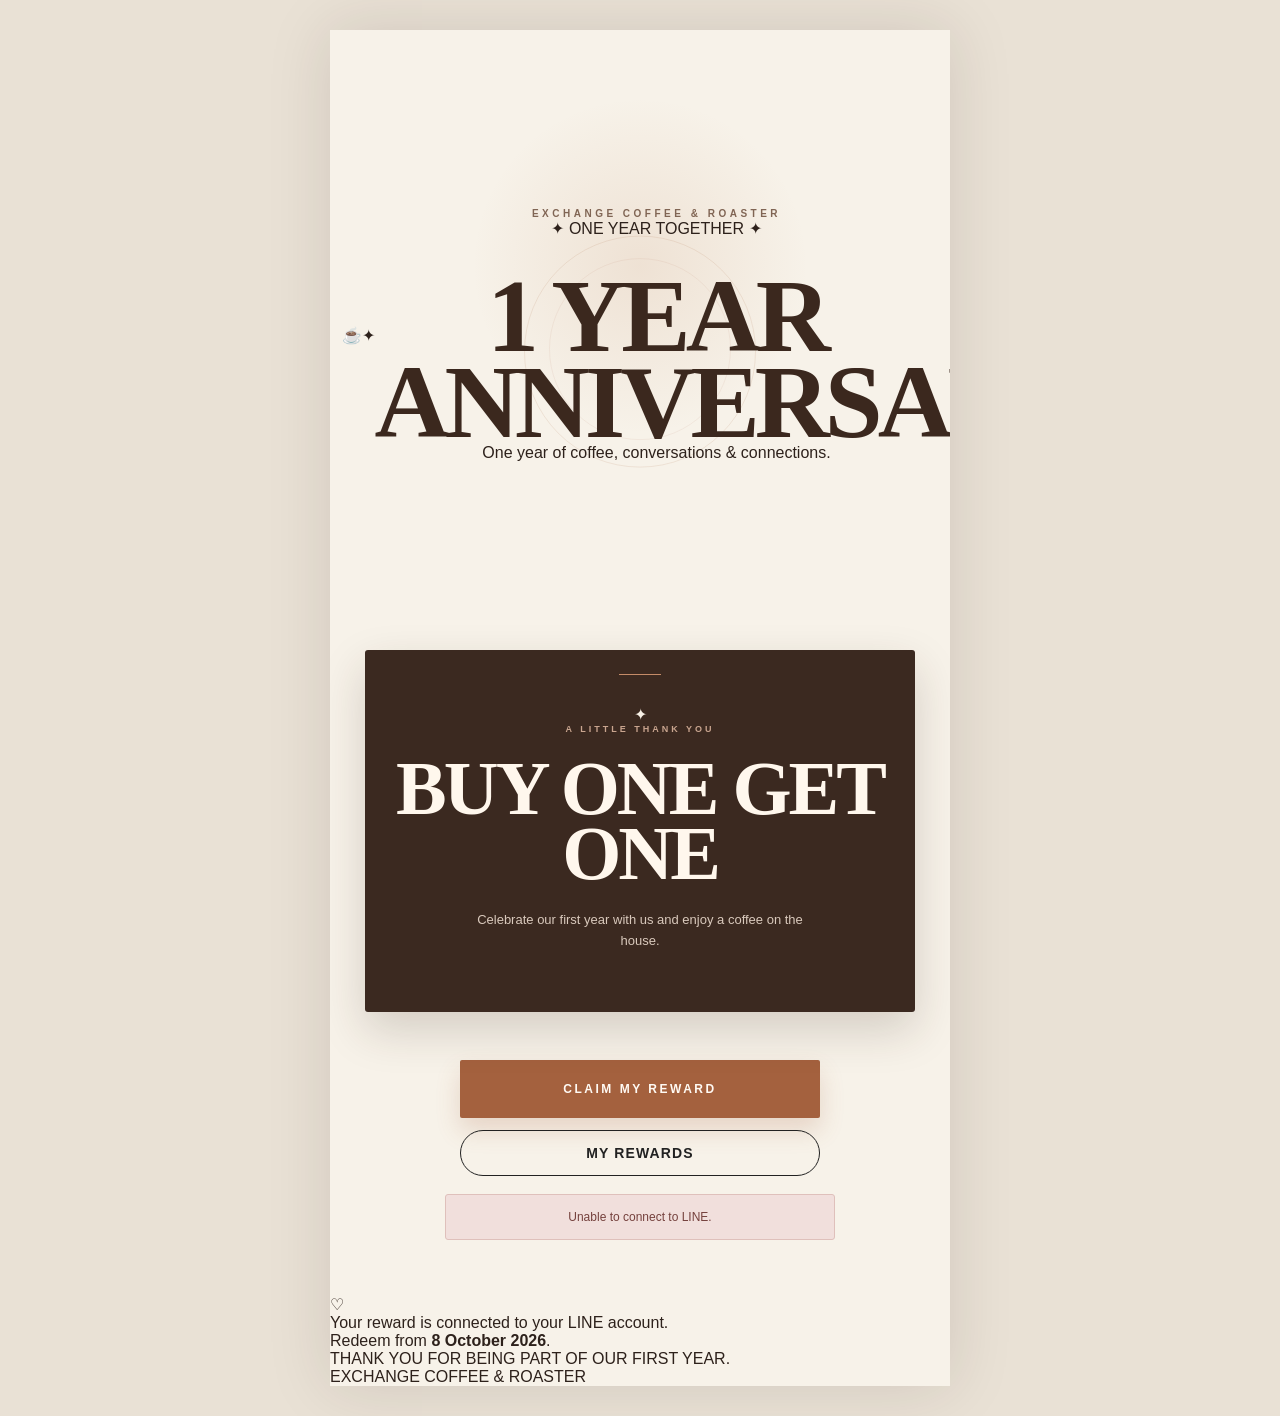
==== commit 6367d73a: "Refactor anniversary page layout and content" ====
--- a/anniversary/index.html
+++ b/anniversary/index.html
@@ -2,115 +2,170 @@
 <html lang="en">
 <head>
     <meta charset="UTF-8">
+
     <meta
         name="viewport"
         content="width=device-width, initial-scale=1.0"
     >
-<title>Exchange Coffee — 1st Anniversary</title>
-<link
-    rel="stylesheet"
-    href="anniversary.css"
->
-<script
-    src="https://static.line-scdn.net/liff/edge/2/sdk.js"
-></script>
+
+    <title>Exchange Coffee — 1st Anniversary</title>
+
+    <link
+        rel="stylesheet"
+        href="anniversary.css"
+    >
+
+    <script
+        src="https://static.line-scdn.net/liff/edge/2/sdk.js"
+    ></script>
 </head>
+
 <body>
+
 <main class="anniversary-page">
-<section class="hero-section">
-    <div class="hero-content">
-        <p class="anniversary-label">
+
+    <!-- Decorative celebration elements -->
+    <div class="confetti confetti-1"></div>
+    <div class="confetti confetti-2"></div>
+    <div class="confetti confetti-3"></div>
+    <div class="confetti confetti-4"></div>
+
+    <!-- HERO -->
+    <section class="hero-section">
+
+        <div class="coffee-decoration coffee-decoration-left">
+            ☕
+        </div>
+
+        <div class="coffee-decoration coffee-decoration-right">
+            ✦
+        </div>
+
+        <div class="hero-content">
+
+            <p class="anniversary-label">
+                EXCHANGE COFFEE &amp; ROASTER
+            </p>
+
+            <p class="little-celebration">
+                ✦ ONE YEAR TOGETHER ✦
+            </p>
+
+            <h1>
+                1 YEAR
+                <span>ANNIVERSARY</span>
+            </h1>
+
+            <div class="hero-line"></div>
+
+            <p class="hero-message">
+                One year of coffee,
+                conversations &amp; connections.
+            </p>
+
+        </div>
+
+    </section>
+
+
+    <!-- REWARD -->
+    <section class="reward-section">
+
+        <div class="reward-star">
+            ✦
+        </div>
+
+        <p class="section-label">
+            A LITTLE THANK YOU
+        </p>
+
+        <h2>
+            BUY ONE
+            <span>GET ONE</span>
+        </h2>
+
+        <p class="reward-description">
+            Celebrate our first year with us
+            and enjoy a coffee on the house.
+        </p>
+
+    </section>
+
+
+    <!-- CLAIM -->
+    <section class="claim-section">
+
+        <button
+            id="loginButton"
+            class="claim-button"
+            type="button"
+        >
+            CLAIM MY REWARD
+        </button>
+
+        <button
+            id="historyButton"
+            class="history-button"
+            type="button"
+        >
+            MY REWARDS
+        </button>
+
+        <div
+            id="statusMessage"
+            class="status"
+        >
+            Loading...
+        </div>
+
+    </section>
+
+
+    <!-- REWARD INFORMATION -->
+    <section class="info-section">
+
+        <div class="info-decoration">
+            ♡
+        </div>
+
+        <p>
+            Your reward is connected
+            to your LINE account.
+        </p>
+
+        <p>
+            Redeem from
+            <strong>8 October 2026</strong>.
+        </p>
+
+    </section>
+
+
+    <!-- FOOTER -->
+    <footer class="anniversary-footer">
+
+        <p>
+            THANK YOU FOR BEING PART OF OUR FIRST YEAR.
+        </p>
+
+        <span>
             EXCHANGE COFFEE &amp; ROASTER
-        </p>
-        <h1>
-            1ST<br>
-            ANNIVERSARY
-        </h1>
-        <p class="anniversary-date">
-            OCTOBER 2026
-        </p>
-    </div>
-</section>
-<section class="reward-section">
-    <p class="section-label">
-        ANNIVERSARY REWARD
-    </p>
-    <h2>
-        BUY ONE<br>
-        GET ONE
-    </h2>
-    <p class="reward-description">
-        Thank you for being part of our first year.
-    </p>
-    <p class="reward-description">
-        Claim your anniversary reward through LINE.
-    </p>
-</section>
-<section class="claim-section">
-    <p class="claim-note">
-        Your anniversary reward is connected to your LINE account.
-    </p>
-    <button
-        id="loginButton"
-        class="claim-button"
-        type="button"
-    >
-        CLAIM MY REWARD
-    </button>
-
-    <button
-    id="historyButton"
-    class="history-button"
-    type="button"
-    >
-    MY REWARDS
-    </button>
-
-    <div
-        id="statusMessage"
-        class="status"
-    >
-        Loading...
-    </div>
-</section>
-<section
-    id="alreadyClaimed"
-    class="claimed-card hidden"
->
-    <div class="claimed-card-label">
-        ANNIVERSARY REWARD
-    </div>
-    <h3>
-        YOU HAVE ALREADY CLAIMED YOUR REWARD.
-    </h3>
-    <p>
-        Your reward is connected to your LINE account.
-    </p>
-    <p>
-        Please use your reward code when redeeming.
-    </p>
-</section>
-<section class="info-section">
-    <p>
-        Redemption starts
-        <strong>8 October 2026</strong>.
-    </p>
-    <p>
-        Show your reward QR code or reward code
-        to our staff.
-    </p>
-</section>
+        </span>
+
+    </footer>
+
 </main>
+
+
 <script>
+
 const LIFF_ID =
     "2011803432-8wUZVBDB";
 
 const CLAIM_FUNCTION_URL =
     "https://wbjwcavloaqlsuzyskug.supabase.co/functions/v1/claim-reward";
 
-/* =========================================
-   INITIALIZE LIFF
-========================================= */
+
 async function initializeLIFF() {
 
     const status =
@@ -118,9 +173,10 @@
 
     const loginButton =
         document.getElementById("loginButton");
-    
+
     const historyButton =
-    document.getElementById("historyButton");    
+        document.getElementById("historyButton");
+
 
     try {
 
@@ -129,21 +185,22 @@
 
         status.className =
             "status checking";
+
 
         await liff.init({
             liffId: LIFF_ID
         });
 
-        console.log("LIFF initialized");
-
-        /*
-         * If the user is not logged in,
-         * ask LINE to log them in.
-         */
+
+        console.log(
+            "LIFF initialized"
+        );
+
+
         if (!liff.isLoggedIn()) {
 
             status.textContent =
-                "Please log in with LINE to claim your reward.";
+                "Connect with LINE to get your reward.";
 
             status.className =
                 "status info";
@@ -154,26 +211,30 @@
             loginButton.onclick =
                 loginWithLINE;
 
-            return;
-        }
-
-        /*
-         * User is already logged in.
-         */
+            historyButton.onclick =
+                loginWithLINE;
+
+            return;
+        }
+
+
         status.textContent =
             "You're connected with LINE.";
 
         status.className =
             "status connected";
+
 
         loginButton.textContent =
             "CLAIM MY REWARD";
 
         loginButton.onclick =
             checkReward;
-        
+
+
         historyButton.onclick =
             loadRewardHistory;
+
 
     } catch (error) {
 
@@ -183,30 +244,30 @@
         );
 
         status.textContent =
-            "Unable to connect to LINE. Please try again.";
+            "Unable to connect to LINE.";
 
         status.className =
             "status error";
+
     }
+
 }
 
 
-/* =========================================
-   LINE LOGIN
-========================================= */
 function loginWithLINE() {
 
-    console.log("Starting LINE login...");
+    console.log(
+        "Starting LINE login..."
+    );
 
     liff.login({
-        redirectUri: window.location.href
+        redirectUri:
+            window.location.href
     });
+
 }
 
 
-/* =========================================
-   CLAIM REWARD
-========================================= */
 async function checkReward() {
 
     const status =
@@ -215,69 +276,59 @@
     const loginButton =
         document.getElementById("loginButton");
 
+
     try {
 
-        loginButton.disabled = true;
-
-        status.textContent =
-            "Getting your LINE account information...";
+        loginButton.disabled =
+            true;
+
+
+        status.textContent =
+            "Checking your reward...";
 
         status.className =
             "status checking";
 
 
-        /* =================================
-           MAKE SURE LIFF SESSION IS ACTIVE
-        ================================= */
-
         if (!liff.isLoggedIn()) {
 
             status.textContent =
-                "Please log in with LINE first.";
+                "Please log in with LINE.";
 
             status.className =
                 "status error";
 
-            loginButton.disabled = false;
+            loginButton.disabled =
+                false;
 
             loginWithLINE();
 
             return;
         }
 
-
-        /* =================================
-           GET LINE ID TOKEN
-        ================================= */
 
         const idToken =
             liff.getIDToken();
 
-        console.log(
-            "ID token exists:",
-            Boolean(idToken)
-        );
 
         if (!idToken) {
 
             status.textContent =
-                "Your LINE session has expired. Please log in again.";
-
-            status.className =
-                "status error";
-
-            loginButton.disabled = false;
-
-            return;
-        }
-
-
-        /* =================================
-           SEND TOKEN TO SUPABASE
-        ================================= */
-
-        status.textContent =
-            "Checking your reward...";
+                "Refreshing your LINE login...";
+
+            status.className =
+                "status checking";
+
+            liff.logout();
+
+            liff.login({
+                redirectUri:
+                    window.location.href
+            });
+
+            return;
+        }
+
 
         const response =
             await fetch(
@@ -291,7 +342,8 @@
                     },
 
                     body: JSON.stringify({
-                        id_token: idToken
+                        id_token:
+                            idToken
                     })
                 }
             );
@@ -299,6 +351,7 @@
 
         const result =
             await response.json();
+
 
         console.log(
             "Claim response:",
@@ -307,89 +360,76 @@
         );
 
 
-        /* =================================
-           SUCCESS
-        ================================= */
+        if (
+            response.status === 401 &&
+            result.error ===
+                "Invalid LINE ID token"
+        ) {
+
+            status.textContent =
+                "Refreshing your LINE login...";
+
+            status.className =
+                "status checking";
+
+            liff.logout();
+
+            liff.login({
+                redirectUri:
+                    window.location.href
+            });
+
+            return;
+        }
+
 
         if (result.success) {
 
-            status.textContent =
-                "Your anniversary reward has been claimed!";
+            if (result.existing) {
+
+                status.textContent =
+                    "Welcome back — your reward is ready.";
+
+            } else {
+
+                status.textContent =
+                    "Your anniversary reward is ready!";
+
+            }
 
             status.className =
                 "status success";
 
+
             loginButton.textContent =
-                "REWARD CLAIMED";
+                "REWARD READY";
 
             loginButton.classList.add(
                 "claimed-button"
             );
 
-            loginButton.disabled = true;
-
-            showReward(result.reward);
-
-            return;
-        }
-
-
-        /* =================================
-           ALREADY CLAIMED
-        ================================= */
-
-        if (
-            response.status === 409 &&
-            result.error === "Already claimed"
-        ) {
-
-            status.textContent =
-                "You have already claimed your anniversary reward.";
-
-            status.className =
-                "status success";
-
-            loginButton.textContent =
-                "ALREADY CLAIMED";
-
-            loginButton.classList.add(
-                "claimed-button"
+            loginButton.disabled =
+                true;
+
+
+            showReward(
+                result.reward
             );
 
-            loginButton.disabled = true;
-
-            document
-                .getElementById("alreadyClaimed")
-                .classList
-                .remove("hidden");
-
-            return;
-        }
-
-
-        /* =================================
-           TOKEN ERROR
-        ================================= */
-
-        if (
-            result.line_error &&
-            result.line_error.error_description
-        ) {
-
-            status.textContent =
-                result.line_error.error_description;
-
-        } else {
-
-            status.textContent =
-                result.error ||
-                "Unable to claim your reward.";
-        }
+            return;
+        }
+
+
+        status.textContent =
+            result.error ||
+            "Unable to claim your reward.";
 
         status.className =
             "status error";
 
-        loginButton.disabled = false;
+
+        loginButton.disabled =
+            false;
 
 
     } catch (error) {
@@ -405,53 +445,75 @@
         status.className =
             "status error";
 
-        loginButton.disabled = false;
+        loginButton.disabled =
+            false;
+
     }
+
 }
+
+
 async function loadRewardHistory() {
+
     const status =
         document.getElementById("statusMessage");
 
     const historyButton =
         document.getElementById("historyButton");
 
+
     try {
-        historyButton.disabled = true;
-
-        status.textContent =
-            "Loading your rewards...";
+
+        historyButton.disabled =
+            true;
+
+
+        status.textContent =
+            "Loading your reward...";
 
         status.className =
             "status checking";
 
+
         if (!liff.isLoggedIn()) {
+
             status.textContent =
-                "Please log in with LINE first.";
+                "Please log in with LINE.";
 
             status.className =
                 "status error";
 
-            historyButton.disabled = false;
+            historyButton.disabled =
+                false;
 
             loginWithLINE();
 
             return;
         }
+
 
         const idToken =
             liff.getIDToken();
 
+
         if (!idToken) {
+
             status.textContent =
-                "Your LINE session has expired. Please log in again.";
-
-            status.className =
-                "status error";
-
-            historyButton.disabled = false;
-
-            return;
-        }
+                "Refreshing your LINE login...";
+
+            status.className =
+                "status checking";
+
+            liff.logout();
+
+            liff.login({
+                redirectUri:
+                    window.location.href
+            });
+
+            return;
+        }
+
 
         const response =
             await fetch(
@@ -465,13 +527,16 @@
                     },
 
                     body: JSON.stringify({
-                        id_token: idToken
+                        id_token:
+                            idToken
                     })
                 }
             );
 
+
         const result =
             await response.json();
+
 
         console.log(
             "Reward history response:",
@@ -479,20 +544,51 @@
             result
         );
 
+
+        if (
+            response.status === 401 &&
+            result.error ===
+                "Invalid LINE ID token"
+        ) {
+
+            status.textContent =
+                "Refreshing your LINE login...";
+
+            status.className =
+                "status checking";
+
+            liff.logout();
+
+            liff.login({
+                redirectUri:
+                    window.location.href
+            });
+
+            return;
+        }
+
+
         if (
             result.success &&
             result.reward
         ) {
+
             status.textContent =
-                "Your reward is ready.";
+                result.existing
+                    ? "Welcome back — your reward is ready."
+                    : "Your anniversary reward is ready.";
 
             status.className =
                 "status success";
 
-            showReward(result.reward);
-
-            return;
-        }
+
+            showReward(
+                result.reward
+            );
+
+            return;
+        }
+
 
         status.textContent =
             result.error ||
@@ -501,7 +597,9 @@
         status.className =
             "status error";
 
+
     } catch (error) {
+
         console.error(
             "Reward history error:",
             error
@@ -512,15 +610,17 @@
 
         status.className =
             "status error";
+
     } finally {
-        historyButton.disabled = false;
+
+        historyButton.disabled =
+            false;
+
     }
+
 }
 
 
-/* =========================================
-   SHOW REWARD
-========================================= */
 function showReward(reward) {
 
     const existingReward =
@@ -528,13 +628,19 @@
             "rewardResult"
         );
 
+
     if (existingReward) {
+
         existingReward.remove();
+
     }
 
 
     const rewardResult =
-        document.createElement("div");
+        document.createElement(
+            "div"
+        );
+
 
     rewardResult.id =
         "rewardResult";
@@ -544,20 +650,21 @@
 
 
     rewardResult.innerHTML = `
-        <div class="reward-result-label">
-            ANNIVERSARY REWARD
+
+        <div class="reward-result-top">
+            ✦ YOUR ANNIVERSARY REWARD ✦
         </div>
 
         <div class="reward-result-title">
-            YOUR REWARD IS READY.
-        </div>
-
-        <div class="reward-result-type">
-            BUY ONE GET ONE
+            BUY ONE
+            <span>GET ONE</span>
         </div>
 
         <div class="reward-result-date">
-            Redeem from 8 October 2026
+            Redeem from
+            <strong>
+                8 October 2026
+            </strong>
         </div>
 
         <div class="reward-qr">
@@ -568,7 +675,7 @@
         </div>
 
         <div class="reward-code-label">
-            REWARD CODE
+            YOUR REWARD CODE
         </div>
 
         <div class="reward-code">
@@ -580,6 +687,7 @@
             to our staff when you redeem
             your reward.
         </div>
+
     `;
 
 
@@ -590,28 +698,29 @@
         );
 
 
-    /* =================================
-       CREATE QR CODE
-    ================================= */
-
     const qrImage =
         document.getElementById(
             "rewardQR"
         );
+
 
     qrImage.src =
         "https://api.qrserver.com/v1/create-qr-code/?size=240x240&data=" +
         encodeURIComponent(
             reward.reward_token
         );
+
+
+    rewardResult.scrollIntoView({
+        behavior: "smooth",
+        block: "center"
+    });
+
 }
 
 
-/* =========================================
-   START LIFF
-========================================= */
-
 initializeLIFF();
+
 </script>
 
 </body>
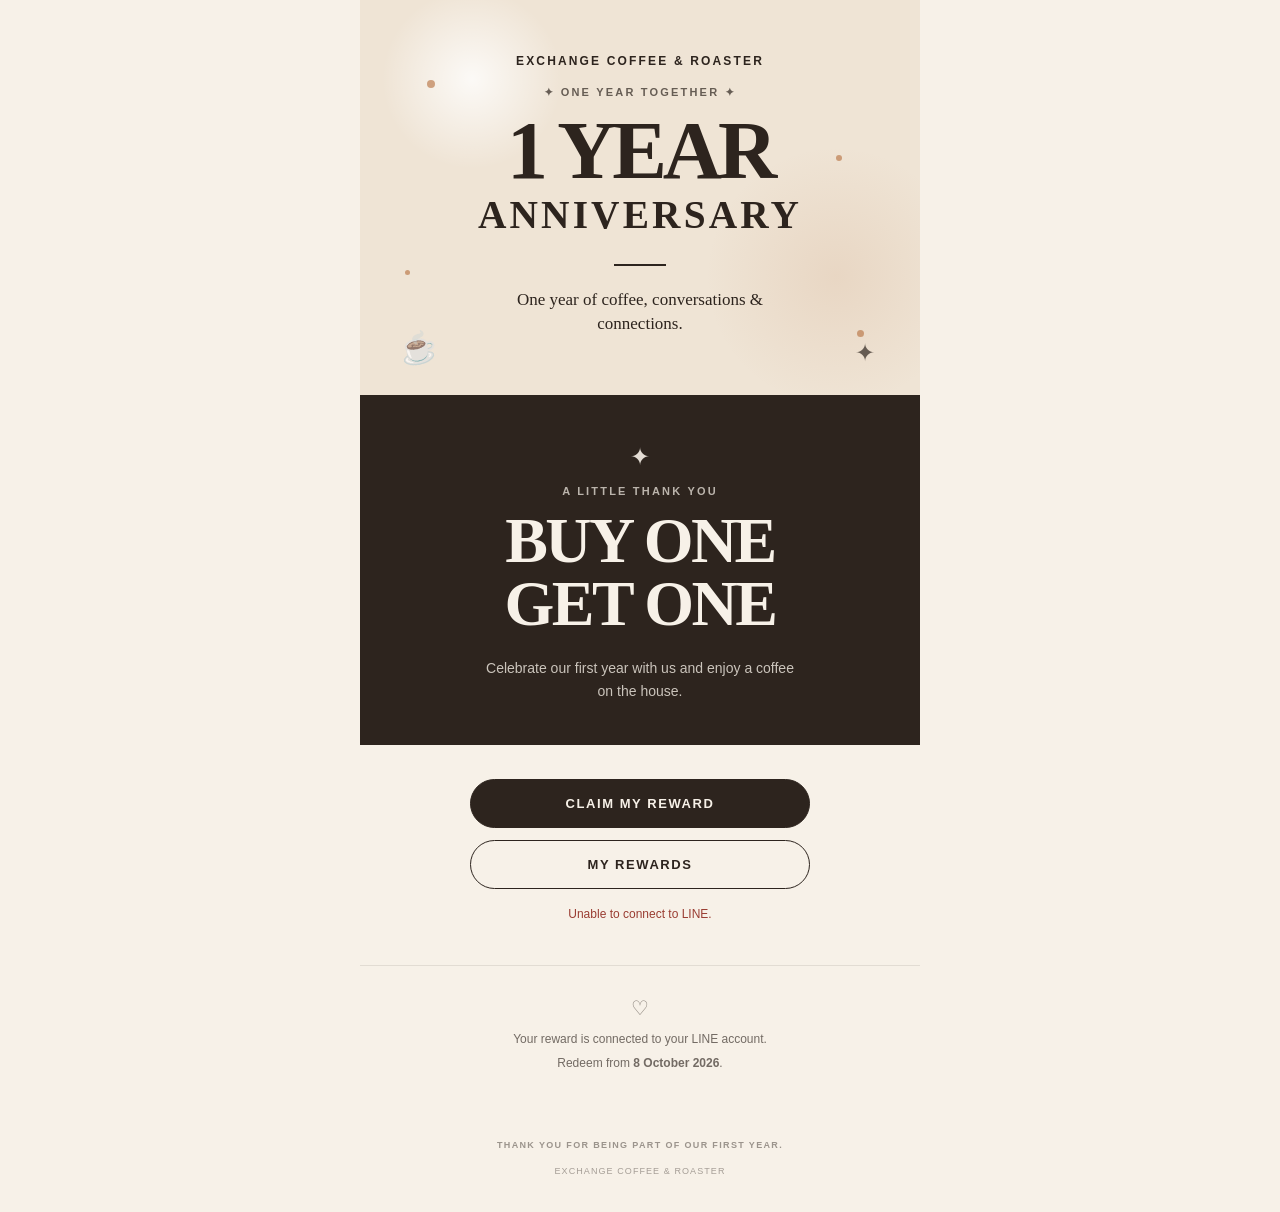
==== commit a1b72dab: "Update QR code generation with staff redeem URL" ====
--- a/anniversary/index.html
+++ b/anniversary/index.html
@@ -704,11 +704,13 @@
         );
 
 
+    const staffRedeemUrl =
+        "https://exchange-cafe.com/staff/redeem/?code=" +
+        encodeURIComponent(reward.reward_token);
+
     qrImage.src =
         "https://api.qrserver.com/v1/create-qr-code/?size=240x240&data=" +
-        encodeURIComponent(
-            reward.reward_token
-        );
+        encodeURIComponent(staffRedeemUrl);
 
 
     rewardResult.scrollIntoView({
--- a/anniversary/anniversary.css
+++ b/anniversary/anniversary.css
@@ -1,20 +1,15 @@
-/* =========================================
-   RESET
-========================================= */
-
 * {
     box-sizing: border-box;
+}
+
+html {
+    scroll-behavior: smooth;
+}
+
+body {
     margin: 0;
-    padding: 0;
-}
-
-html {
-    background: #e9e1d5;
-}
-
-body {
-    background: #e9e1d5;
-    color: #2d211b;
+    background: #f7f1e8;
+    color: #2d241e;
     font-family:
         -apple-system,
         BlinkMacSystemFont,
@@ -23,659 +18,579 @@
         sans-serif;
 }
 
-button {
-    font-family: inherit;
-}
-
-
-/* =========================================
-   PAGE
-========================================= */
-
 .anniversary-page {
-    width: 100%;
-    max-width: 620px;
+    position: relative;
     min-height: 100vh;
+    max-width: 560px;
     margin: 0 auto;
     overflow: hidden;
-    background: #f7f2e9;
-}
-
-
-/* =========================================
+    background: #f7f1e8;
+}
+
+
+/* ========================================
+   DECORATIVE ELEMENTS
+======================================== */
+
+.confetti {
+    position: absolute;
+    z-index: 1;
+    width: 8px;
+    height: 8px;
+    border-radius: 50%;
+    background: #b87545;
+    opacity: 0.65;
+}
+
+.confetti-1 {
+    top: 80px;
+    left: 12%;
+}
+
+.confetti-2 {
+    top: 155px;
+    right: 14%;
+    width: 6px;
+    height: 6px;
+}
+
+.confetti-3 {
+    top: 270px;
+    left: 8%;
+    width: 5px;
+    height: 5px;
+}
+
+.confetti-4 {
+    top: 330px;
+    right: 10%;
+    width: 7px;
+    height: 7px;
+}
+
+.coffee-decoration {
+    position: absolute;
+    z-index: 1;
+    font-size: 30px;
+    opacity: 0.7;
+}
+
+.coffee-decoration-left {
+    left: 7%;
+    bottom: 30px;
+    transform: rotate(-12deg);
+}
+
+.coffee-decoration-right {
+    right: 8%;
+    bottom: 28px;
+    font-size: 24px;
+}
+
+
+/* ========================================
    HERO
-========================================= */
+======================================== */
 
 .hero-section {
     position: relative;
-
-    min-height: 560px;
-    padding: 55px 28px 65px;
-
+    min-height: 390px;
+    padding: 54px 28px 58px;
     display: flex;
     align-items: center;
     justify-content: center;
-
     text-align: center;
 
     background:
         radial-gradient(
-            circle at 50% 38%,
-            rgba(180, 115, 70, 0.13),
-            transparent 34%
+            circle at 20% 20%,
+            rgba(255,255,255,0.8) 0,
+            rgba(255,255,255,0) 90px
         ),
-        #f7f2e9;
-}
-
-
-/* subtle decorative circles */
-
-.hero-section::before {
-    content: "";
-    position: absolute;
-
-    width: 230px;
-    height: 230px;
-
-    top: 50%;
-    left: 50%;
-
-    transform: translate(-50%, -45%);
-
-    border: 1px solid rgba(164, 97, 62, 0.12);
-    border-radius: 50%;
-
-    pointer-events: none;
-}
-
-.hero-section::after {
-    content: "";
-    position: absolute;
-
-    width: 180px;
-    height: 180px;
-
-    top: 50%;
-    left: 50%;
-
-    transform: translate(-50%, -45%);
-
-    border: 1px solid rgba(164, 97, 62, 0.08);
-    border-radius: 50%;
-
-    pointer-events: none;
-}
-
+        radial-gradient(
+            circle at 85% 70%,
+            rgba(184,117,69,0.12) 0,
+            rgba(184,117,69,0) 130px
+        ),
+        #efe4d5;
+}
 
 .hero-content {
     position: relative;
-    z-index: 1;
-
+    z-index: 2;
     width: 100%;
 }
 
-
-/* =========================================
-   BRAND
-========================================= */
-
 .anniversary-label {
-    font-size: 10px;
-    font-weight: 700;
-
-    letter-spacing: 3.5px;
-
-    color: #806554;
-}
-
-
-/* =========================================
-   MAIN TITLE
-========================================= */
-
-.hero-content h1 {
-    margin-top: 35px;
-
-    font-family: Georgia, "Times New Roman", serif;
-
-    font-size: clamp(64px, 17vw, 104px);
-    line-height: 0.82;
-
-    letter-spacing: -5px;
-
-    color: #3b281e;
-}
-
-
-.anniversary-date {
-    margin-top: 32px;
+    margin: 0 0 18px;
+
+    font-size: 12px;
+    font-weight: 700;
+    letter-spacing: 0.18em;
+}
+
+.little-celebration {
+    margin: 0 0 18px;
 
     font-size: 11px;
     font-weight: 600;
-
-    letter-spacing: 4px;
-
-    color: #a4613e;
-}
-
-
-/* =========================================
-   REWARD SECTION
-========================================= */
+    letter-spacing: 0.2em;
+
+    opacity: 0.7;
+}
+
+.hero-section h1 {
+    margin: 0;
+
+    font-family:
+        Georgia,
+        "Times New Roman",
+        serif;
+
+    font-size: clamp(54px, 15vw, 82px);
+    line-height: 0.82;
+    letter-spacing: -0.05em;
+    font-weight: 700;
+}
+
+.hero-section h1 span {
+    display: block;
+
+    margin-top: 12px;
+
+    font-size: 0.48em;
+    line-height: 1;
+
+    letter-spacing: 0.08em;
+}
+
+.hero-line {
+    width: 52px;
+    height: 2px;
+
+    margin: 28px auto 22px;
+
+    background: #2d241e;
+}
+
+.hero-message {
+    max-width: 280px;
+    margin: 0 auto;
+
+    font-family:
+        Georgia,
+        "Times New Roman",
+        serif;
+
+    font-size: 17px;
+    line-height: 1.45;
+}
+
+
+/* ========================================
+   REWARD
+======================================== */
 
 .reward-section {
     position: relative;
 
-    margin: 0 18px 0;
-    padding: 55px 25px 60px;
+    padding: 48px 28px 42px;
 
     text-align: center;
 
-    background: #3b2920;
-    color: #f8f1e7;
-
-    border-radius: 3px;
-
-    box-shadow:
-        0 18px 45px rgba(55, 38, 28, 0.18);
-}
-
-
-/* small top line */
-
-.reward-section::before {
-    content: "";
-
-    position: absolute;
-
-    top: 24px;
-    left: 50%;
-
-    width: 42px;
-    height: 1px;
-
-    transform: translateX(-50%);
-
-    background: #c48b68;
-}
-
+    background: #2d241e;
+    color: #f7f1e8;
+}
+
+.reward-star {
+    margin-bottom: 14px;
+
+    font-size: 24px;
+    opacity: 0.9;
+}
 
 .section-label {
-    font-size: 9px;
-    font-weight: 700;
-
-    letter-spacing: 3px;
-
-    color: #c9a58f;
-}
-
+    margin: 0 0 16px;
+
+    font-size: 11px;
+    font-weight: 700;
+    letter-spacing: 0.2em;
+
+    opacity: 0.7;
+}
 
 .reward-section h2 {
-    margin-top: 22px;
-
-    font-family: Georgia, "Times New Roman", serif;
-
-    font-size: clamp(48px, 13vw, 76px);
-    line-height: 0.86;
-
-    letter-spacing: -3px;
-
-    color: #fff7ed;
-}
-
-
-.reward-section h2::first-line {
-    color: #fff7ed;
-}
-
+    margin: 0;
+
+    font-family:
+        Georgia,
+        "Times New Roman",
+        serif;
+
+    font-size: clamp(42px, 12vw, 64px);
+    line-height: 0.88;
+    letter-spacing: -0.04em;
+}
+
+.reward-section h2 span {
+    display: block;
+    margin-top: 7px;
+}
 
 .reward-description {
-    max-width: 330px;
-
-    margin: 22px auto 0;
-
+    max-width: 310px;
+
+    margin: 24px auto 0;
+
+    font-size: 14px;
+    line-height: 1.65;
+
+    opacity: 0.78;
+}
+
+
+/* ========================================
+   CLAIM
+======================================== */
+
+.claim-section {
+    padding: 34px 24px 38px;
+
+    text-align: center;
+
+    background: #f7f1e8;
+}
+
+.claim-button,
+.history-button {
+    display: block;
+
+    width: 100%;
+    max-width: 340px;
+
+    margin: 0 auto;
+
+    padding: 16px 22px;
+
+    border-radius: 999px;
+
+    font-family: inherit;
     font-size: 13px;
-    line-height: 1.65;
-
-    color: #d9c9bc;
-}
-
-
-/* =========================================
-   CLAIM SECTION
-========================================= */
-
-.claim-section {
-    padding: 48px 25px 55px;
-
-    text-align: center;
-
-    background: #f7f2e9;
-}
-
-
-.claim-note {
-    max-width: 320px;
-
-    margin: 0 auto 22px;
-
-    font-size: 12px;
-    line-height: 1.65;
-
-    color: #806e62;
-}
-
-
-/* =========================================
-   CLAIM BUTTON
-========================================= */
-
-.claim-button {
-    width: 100%;
-    max-width: 360px;
-
-    min-height: 58px;
-
-    padding: 0 24px;
-
-    border: none;
-    border-radius: 2px;
-
-    background: #a4613e;
-    color: #fffaf4;
-
-    font-size: 12px;
-    font-weight: 700;
-
-    letter-spacing: 2.5px;
+    font-weight: 700;
+    letter-spacing: 0.12em;
 
     cursor: pointer;
-
-    box-shadow:
-        0 12px 25px rgba(164, 97, 62, 0.20);
 
     transition:
         transform 0.2s ease,
-        background 0.2s ease,
-        opacity 0.2s ease;
-}
-
+        opacity 0.2s ease,
+        background 0.2s ease;
+}
+
+.claim-button {
+    border: 1px solid #2d241e;
+
+    background: #2d241e;
+    color: #f7f1e8;
+}
 
 .claim-button:hover {
     transform: translateY(-2px);
-
-    background: #8f5334;
-}
-
-
-.claim-button:active {
-    transform: translateY(0);
-}
-
+}
 
 .claim-button:disabled {
-    cursor: default;
-    opacity: 0.65;
-    transform: none;
-}
-
-
-.claimed-button {
-    background: #655249;
-}
-
-
-/* =========================================
+    opacity: 0.55;
+    cursor: not-allowed;
+}
+
+.history-button {
+    margin-top: 12px;
+
+    border: 1px solid #2d241e;
+
+    background: transparent;
+    color: #2d241e;
+}
+
+.history-button:hover {
+    background: #2d241e;
+    color: #f7f1e8;
+}
+
+.history-button:disabled {
+    opacity: 0.5;
+    cursor: not-allowed;
+}
+
+
+/* ========================================
    STATUS
-========================================= */
+======================================== */
 
 .status {
-    max-width: 390px;
-
-    margin: 18px auto 0;
-    padding: 13px 16px;
-
-    border-radius: 3px;
+    min-height: 22px;
+
+    margin: 16px auto 0;
+
+    max-width: 340px;
 
     font-size: 12px;
     line-height: 1.5;
+}
+
+.status.checking {
+    opacity: 0.6;
+}
+
+.status.connected {
+    opacity: 0.7;
+}
+
+.status.info {
+    opacity: 0.7;
+}
+
+.status.success {
+    font-weight: 600;
+}
+
+.status.error {
+    color: #9a3d32;
+}
+
+
+/* ========================================
+   REWARD RESULT
+======================================== */
+
+.reward-result {
+    margin: 28px auto 0;
+
+    max-width: 360px;
+
+    padding: 28px 20px 30px;
+
+    border-radius: 22px;
+
+    background: #efe4d5;
+
+    box-shadow:
+        0 12px 30px rgba(45,36,30,0.08);
 
     text-align: center;
 }
 
-
-.status.info,
-.status.connected,
-.status.checking {
-    background: #ebe3d8;
-    color: #604d40;
-}
-
-
-.status.success {
-    background: #e3eadf;
-    color: #40583b;
-
-    border: 1px solid #c4d2bc;
-}
-
-
-.status.error {
-    background: #f1dfdc;
-    color: #75413d;
-
-    border: 1px solid #dfc0bb;
-}
-
-
-/* =========================================
-   ALREADY CLAIMED
-========================================= */
-
-.claimed-card {
-    margin: 0 18px 50px;
-    padding: 42px 25px;
-
-    text-align: center;
-
-    background: #fffaf3;
-
-    border: 1px solid #dfd3c6;
-    border-radius: 3px;
-}
-
-
-.hidden {
-    display: none;
-}
-
-
-.claimed-card-label {
-    font-size: 9px;
-    font-weight: 700;
-
-    letter-spacing: 3px;
-
-    color: #99735d;
-}
-
-
-.claimed-card h3 {
-    margin-top: 17px;
-
-    font-family: Georgia, "Times New Roman", serif;
-
-    font-size: 28px;
-    line-height: 1.05;
-
-    color: #39271e;
-}
-
-
-.claimed-card p {
-    margin-top: 15px;
-
-    font-size: 13px;
-    line-height: 1.65;
-
-    color: #776257;
-}
-
-
-/* =========================================
-   REWARD RESULT
-========================================= */
-
-.reward-result {
-    margin: 0 18px 55px;
-    padding: 42px 22px;
-
-    text-align: center;
-
-    background: #fffaf3;
-
-    border: 1px solid #dfd3c6;
-    border-radius: 3px;
-
-    box-shadow:
-        0 12px 30px rgba(55, 38, 28, 0.08);
-}
-
-
-.reward-result-label {
-    font-size: 9px;
-    font-weight: 700;
-
-    letter-spacing: 3px;
-
-    color: #99735d;
-}
-
+.reward-result-top {
+    margin-bottom: 12px;
+
+    font-size: 10px;
+    font-weight: 700;
+    letter-spacing: 0.17em;
+
+    opacity: 0.65;
+}
 
 .reward-result-title {
-    margin-top: 15px;
-
-    font-family: Georgia, "Times New Roman", serif;
-
-    font-size: 31px;
-    line-height: 1;
-
-    color: #39271e;
-}
-
-
-.reward-result-type {
+    font-family:
+        Georgia,
+        "Times New Roman",
+        serif;
+
+    font-size: 34px;
+    line-height: 0.95;
+    letter-spacing: -0.03em;
+}
+
+.reward-result-title span {
+    display: block;
+    margin-top: 5px;
+}
+
+.reward-result-date {
     margin-top: 18px;
 
-    font-family: Georgia, "Times New Roman", serif;
-
-    font-size: 29px;
-    font-weight: 700;
-
-    color: #a4613e;
-}
-
-
-.reward-result-date {
-    margin-top: 10px;
-
-    font-size: 11px;
-    letter-spacing: 0.5px;
-
-    color: #776257;
-}
-
-
-/* =========================================
-   QR CODE
-========================================= */
+    font-size: 12px;
+    line-height: 1.5;
+
+    opacity: 0.7;
+}
 
 .reward-qr {
-    width: 250px;
-    height: 250px;
-
-    margin: 28px auto;
-
-    padding: 5px;
-
     display: flex;
     align-items: center;
     justify-content: center;
 
-    background: #ffffff;
-
-    border: 1px solid #ddd2c5;
-}
-
+    width: 220px;
+    height: 220px;
+
+    margin: 22px auto;
+
+    padding: 10px;
+
+    background: white;
+    border-radius: 14px;
+}
 
 .reward-qr img {
     display: block;
 
-    width: 240px;
-    height: 240px;
+    width: 200px;
+    height: 200px;
 
     max-width: 100%;
 }
-
-
-/* =========================================
-   REWARD CODE
-========================================= */
 
 .reward-code-label {
     margin-top: 8px;
 
+    font-size: 10px;
+    font-weight: 700;
+    letter-spacing: 0.16em;
+
+    opacity: 0.6;
+}
+
+.reward-code {
+    margin-top: 8px;
+
+    padding: 12px 10px;
+
+    border: 1px dashed rgba(45,36,30,0.35);
+    border-radius: 10px;
+
+    font-family:
+        "Courier New",
+        monospace;
+
+    font-size: 16px;
+    font-weight: 700;
+    letter-spacing: 0.08em;
+
+    word-break: break-all;
+
+    background: rgba(255,255,255,0.35);
+}
+
+.reward-instruction {
+    max-width: 280px;
+
+    margin: 16px auto 0;
+
+    font-size: 11px;
+    line-height: 1.6;
+
+    opacity: 0.7;
+}
+
+
+/* ========================================
+   INFO
+======================================== */
+
+.info-section {
+    padding: 30px 28px 34px;
+
+    text-align: center;
+
+    border-top: 1px solid rgba(45,36,30,0.1);
+
+    background: #f7f1e8;
+}
+
+.info-decoration {
+    margin-bottom: 10px;
+
+    font-size: 20px;
+    opacity: 0.55;
+}
+
+.info-section p {
+    margin: 5px 0;
+
+    font-size: 12px;
+    line-height: 1.6;
+
+    opacity: 0.65;
+}
+
+.info-section strong {
+    color: #2d241e;
+}
+
+
+/* ========================================
+   FOOTER
+======================================== */
+
+.anniversary-footer {
+    padding: 28px 20px 34px;
+
+    text-align: center;
+
+    background: #f7f1e8;
+}
+
+.anniversary-footer p {
+    margin: 0 0 10px;
+
     font-size: 9px;
     font-weight: 700;
-
-    letter-spacing: 3px;
-
-    color: #99735d;
-}
-
-
-.reward-code {
-    margin: 10px auto 0;
-    padding: 14px 15px;
-
-    max-width: 300px;
-
-    background: #eee5d9;
-
-    border-radius: 3px;
-
-    font-family:
-        "SFMono-Regular",
-        Consolas,
-        "Liberation Mono",
-        monospace;
-
-    font-size: 14px;
-    font-weight: 600;
-
-    letter-spacing: 1px;
-
-    word-break: break-all;
-
-    color: #39271e;
-}
-
-
-.reward-instruction {
-    max-width: 300px;
-
-    margin: 18px auto 0;
-
-    font-size: 11px;
-    line-height: 1.65;
-
-    color: #887367;
-}
-
-
-/* =========================================
+    letter-spacing: 0.15em;
+
+    opacity: 0.45;
+}
+
+.anniversary-footer span {
+    font-size: 9px;
+    letter-spacing: 0.12em;
+
+    opacity: 0.4;
+}
+
+
+/* ========================================
    MOBILE
-========================================= */
-
-@media (max-width: 420px) {
+======================================== */
+
+@media (max-width: 480px) {
 
     .hero-section {
-        min-height: 500px;
-
-        padding:
-            45px 20px
-            55px;
-    }
-
-    .hero-content h1 {
-        font-size: 68px;
-        letter-spacing: -4px;
+        min-height: 350px;
+        padding: 48px 22px 50px;
+    }
+
+    .hero-section h1 {
+        font-size: 58px;
+    }
+
+    .hero-message {
+        font-size: 15px;
     }
 
     .reward-section {
-        margin-left: 12px;
-        margin-right: 12px;
-
-        padding-left: 20px;
-        padding-right: 20px;
+        padding: 42px 22px 38px;
     }
 
     .reward-section h2 {
-        font-size: 51px;
+        font-size: 46px;
     }
 
     .claim-section {
-        padding-left: 20px;
-        padding-right: 20px;
+        padding: 30px 20px 34px;
+    }
+
+    .reward-result {
+        padding: 24px 16px 28px;
     }
 
     .reward-qr {
-        width: 230px;
-        height: 230px;
+        width: 210px;
+        height: 210px;
     }
 
     .reward-qr img {
-        width: 220px;
-        height: 220px;
-    }
-}
-
-
-/* =========================================
-   DESKTOP
-========================================= */
-
-@media (min-width: 700px) {
-
-    body {
-        padding: 30px 0;
-    }
-
-    .anniversary-page {
-        box-shadow:
-            0 0 60px rgba(45, 33, 27, 0.13);
-    }
-
-    .hero-section {
-        min-height: 620px;
-    }
-
-    .reward-section {
-        margin-left: 35px;
-        margin-right: 35px;
-    }
-}
-
-.history-button {
-    width: 100%;
-    max-width: 360px;
-    margin: 12px auto 0;
-    padding: 14px 20px;
-
-    background: transparent;
-    color: #222;
-
-    border: 1px solid #222;
-    border-radius: 999px;
-
-    font-family: inherit;
-    font-size: 14px;
-    font-weight: 600;
-    letter-spacing: 0.08em;
-
-    cursor: pointer;
-    transition:
-        background-color 0.2s ease,
-        color 0.2s ease,
-        opacity 0.2s ease;
-}
-
-.history-button:hover {
-    background: #222;
-    color: #fff;
-}
-
-.history-button:disabled {
-    opacity: 0.5;
-    cursor: not-allowed;
-}
+        width: 190px;
+        height: 190px;
+    }
+
+}
